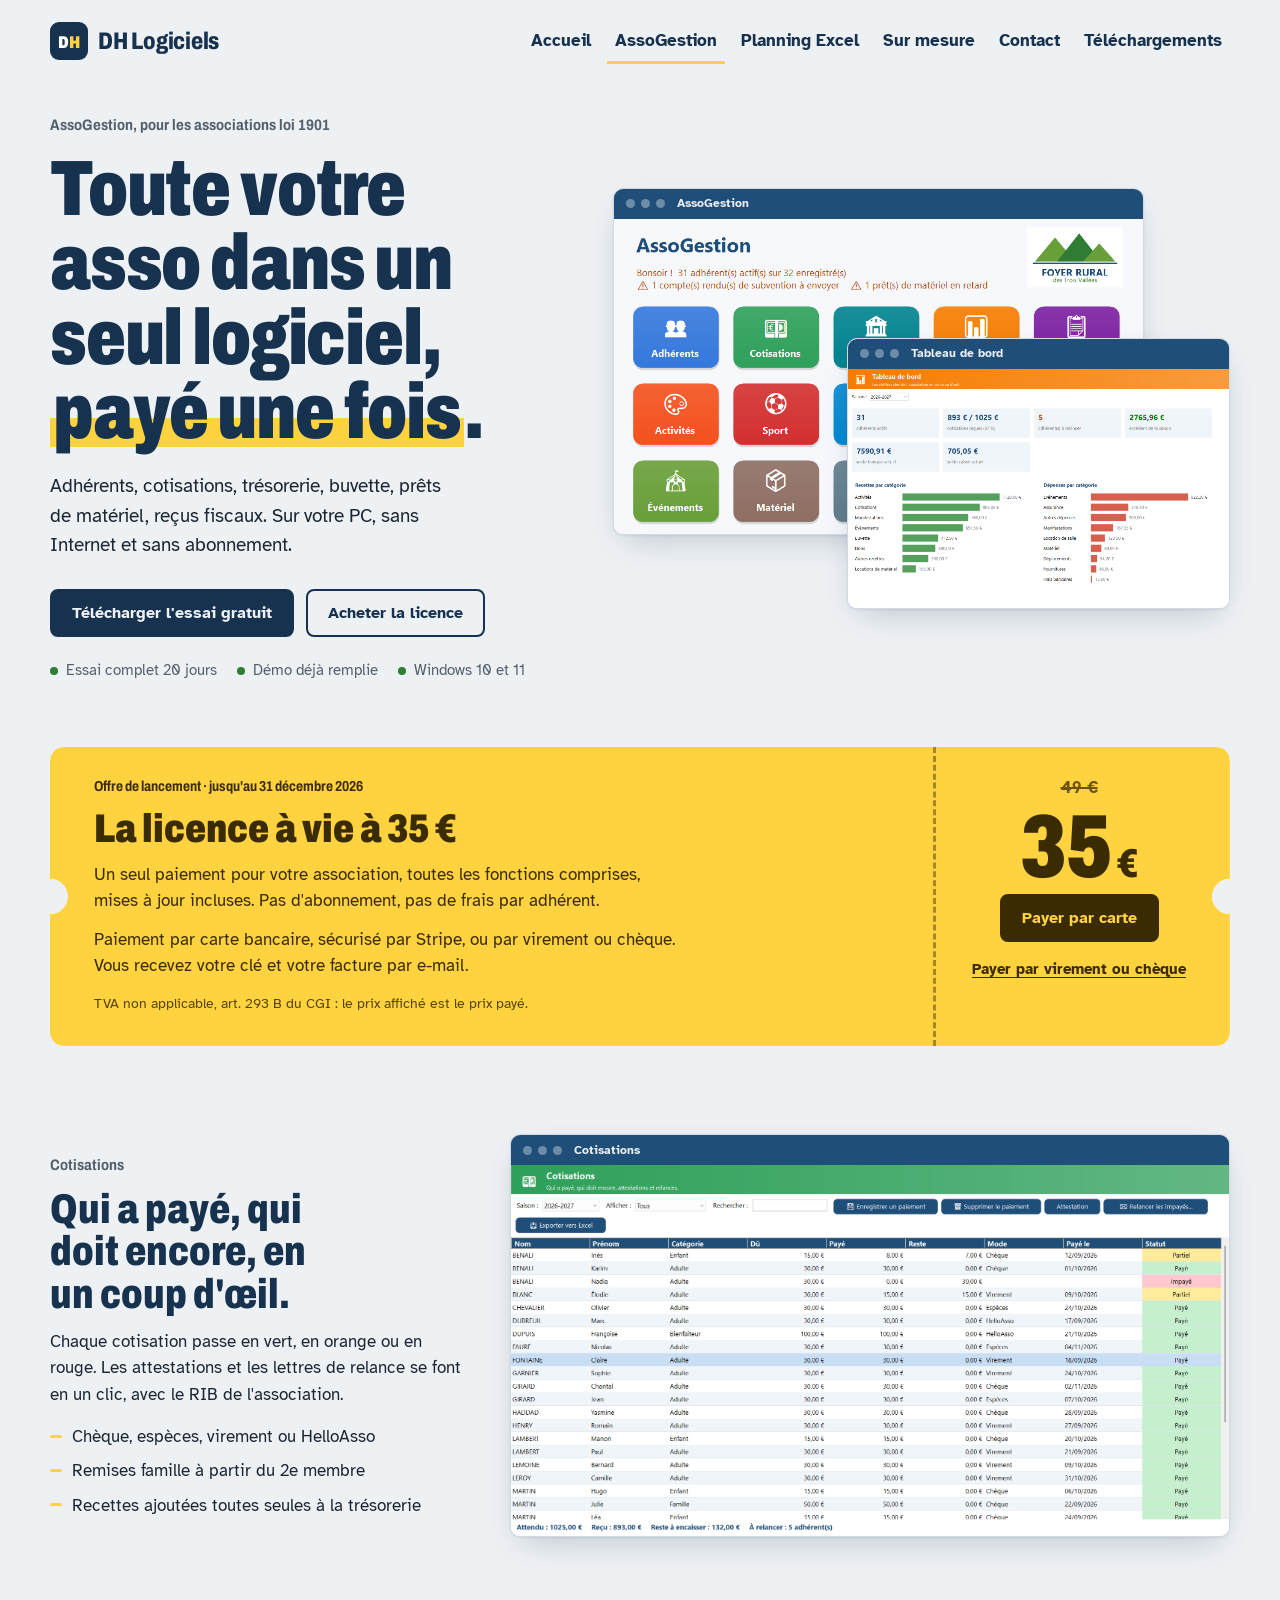
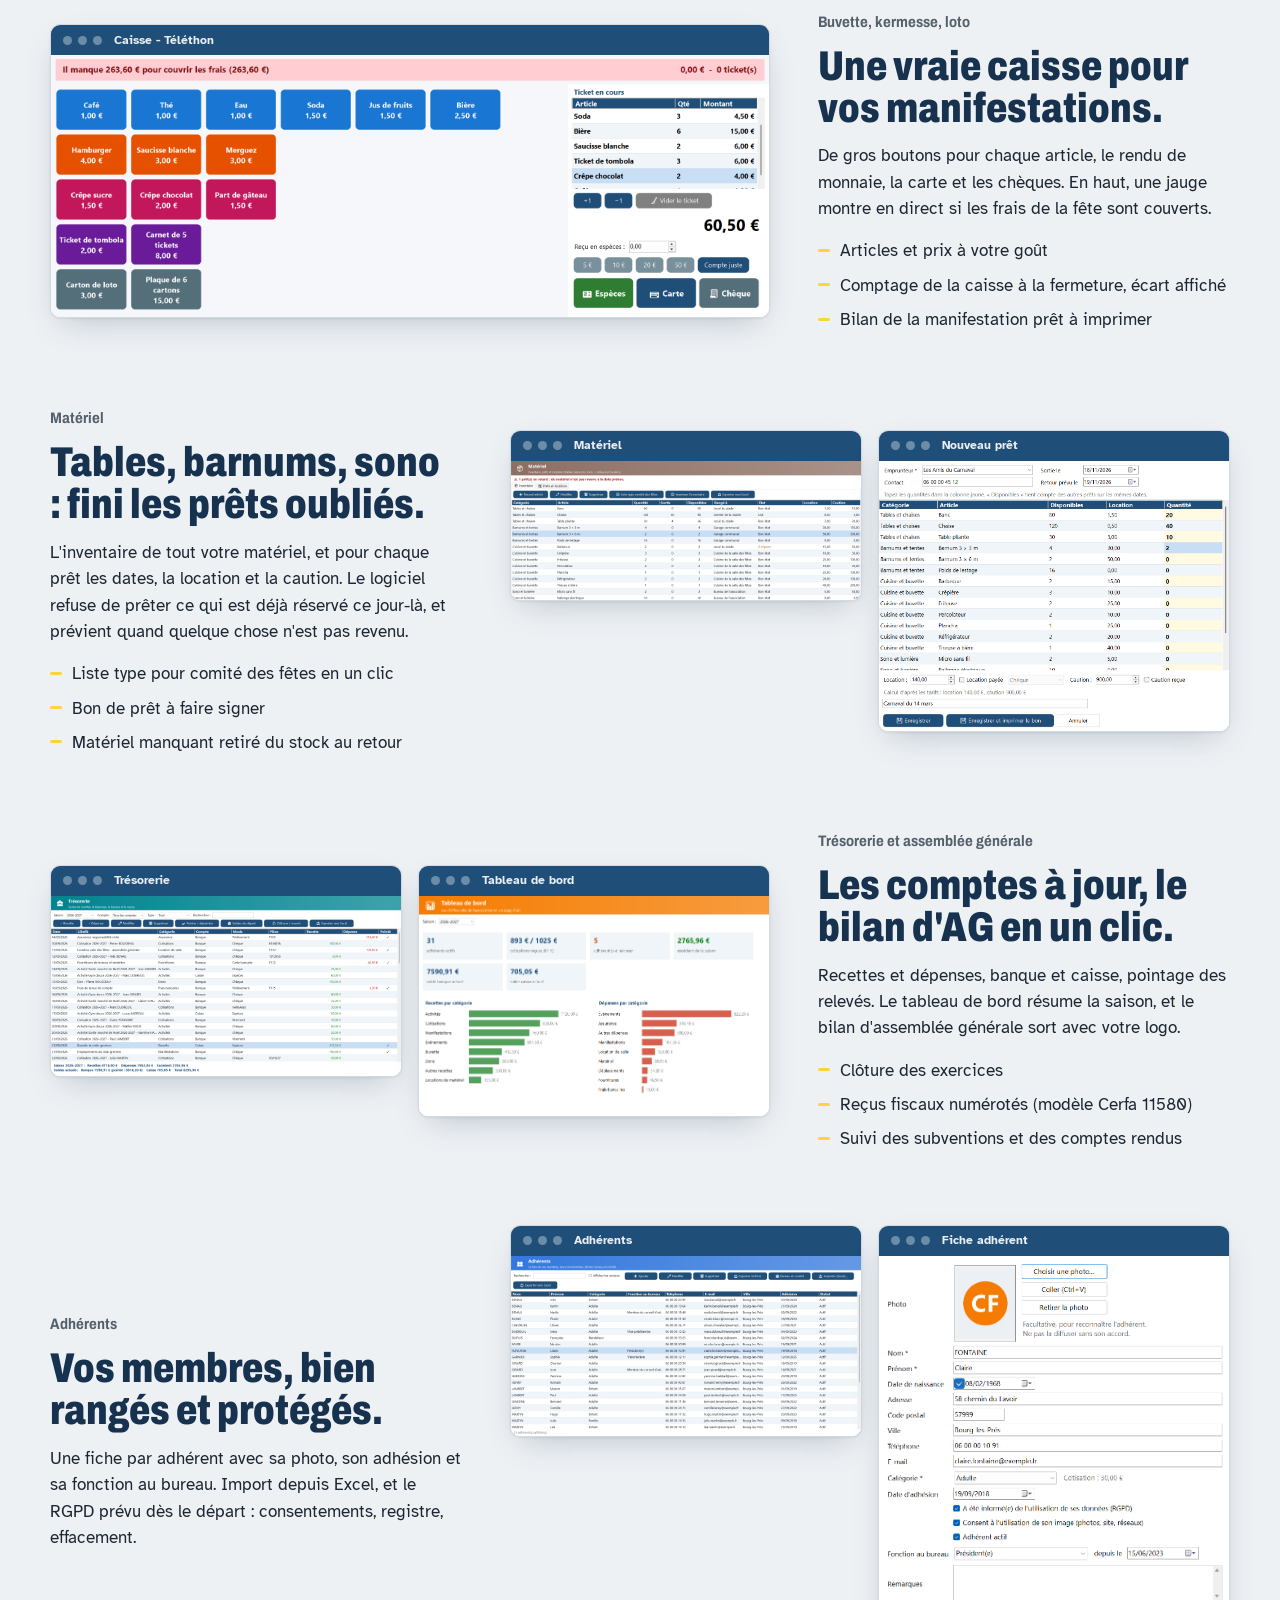
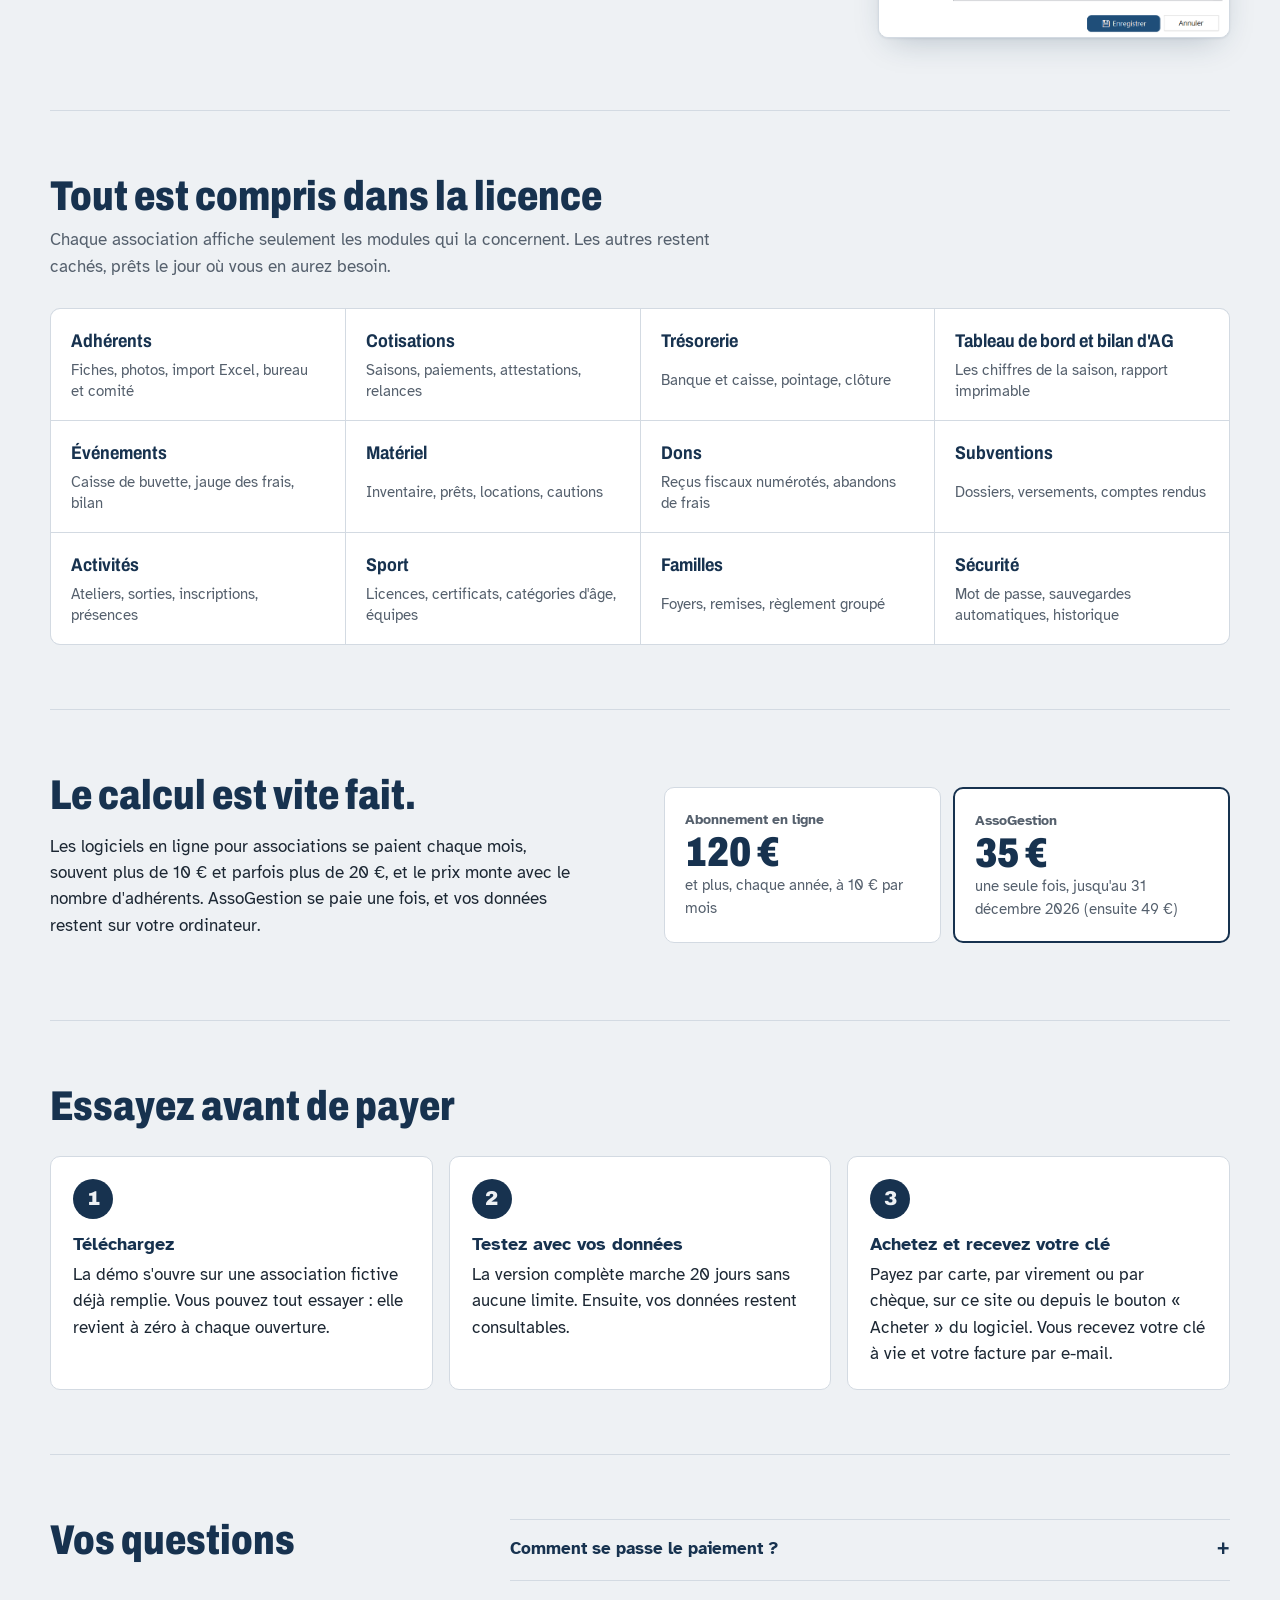
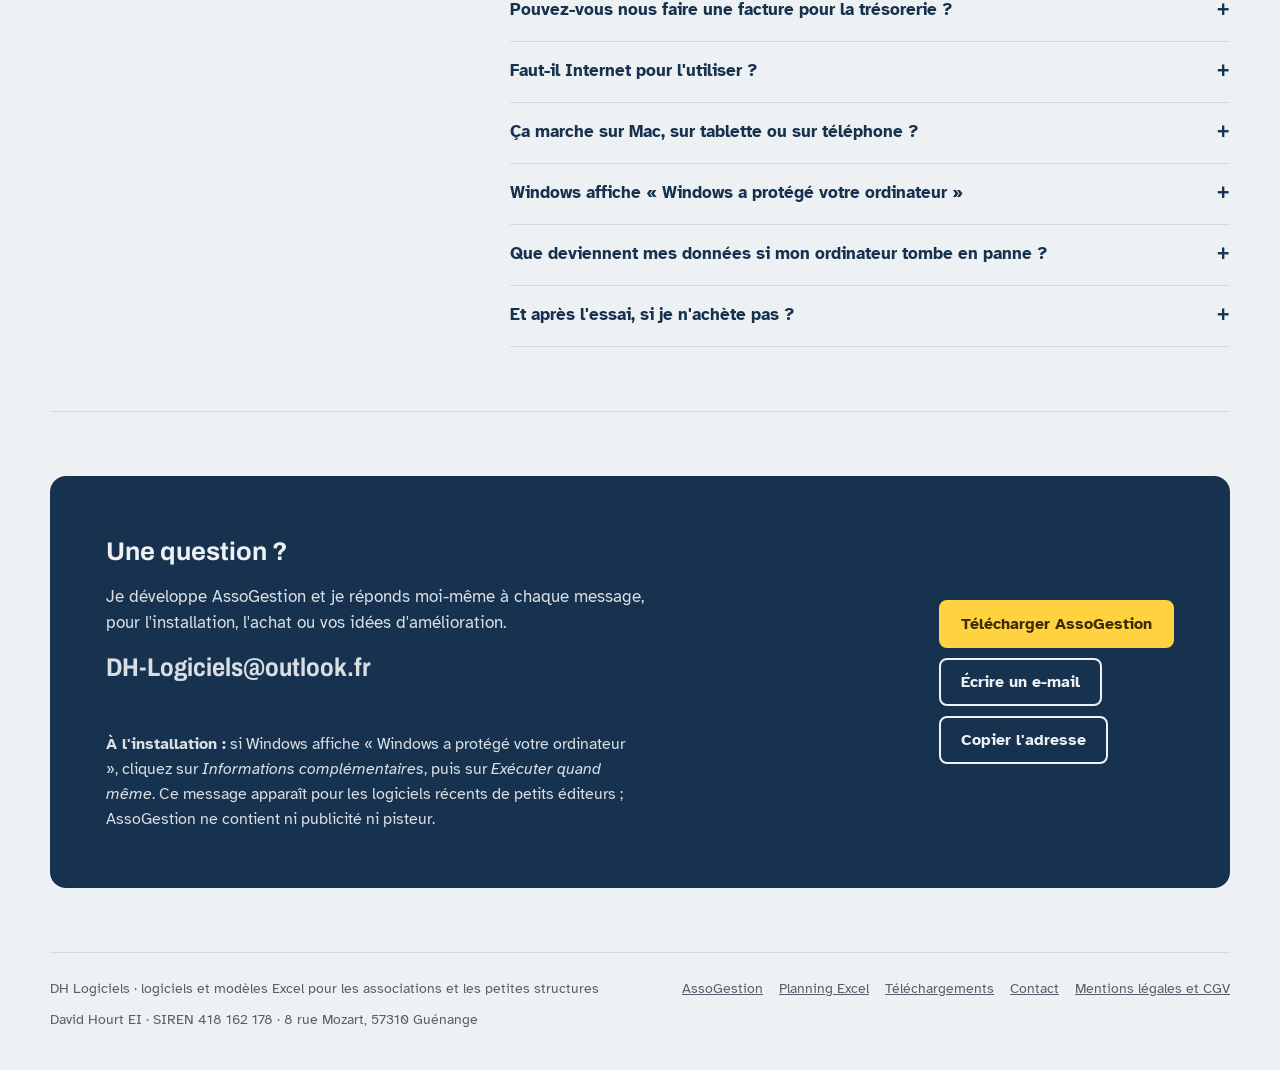
==== assogestion/index.html @ 83e93967 "Refonte du site en plusieurs pages : accueil de présentation, AssoGestion, Planning Excel, Télécharg" ====
<!DOCTYPE html>
<html lang="fr">
<head>
<meta charset="utf-8">
<meta name="viewport" content="width=device-width, initial-scale=1">
<title>AssoGestion – le logiciel des associations, payé une fois | DH Logiciels</title>
<meta name="description" content="AssoGestion : adhérents, cotisations, trésorerie, buvette, prêts de matériel, reçus fiscaux. Sur votre PC Windows, sans Internet et sans abonnement. Essai gratuit 20 jours.">
<link rel="canonical" href="https://dh-logiciels.com/assogestion/">
<meta property="og:type" content="website">
<meta property="og:title" content="AssoGestion – le logiciel des associations, payé une fois | DH Logiciels">
<meta property="og:description" content="AssoGestion : adhérents, cotisations, trésorerie, buvette, prêts de matériel, reçus fiscaux. Sur votre PC Windows, sans Internet et sans abonnement. Essai gratuit 20 jours.">
<meta property="og:url" content="https://dh-logiciels.com/assogestion/">
<meta property="og:image" content="https://dh-logiciels.com/img/accueil.png">
<link rel="preconnect" href="https://fonts.googleapis.com">
<link rel="preconnect" href="https://fonts.gstatic.com" crossorigin>
<link href="https://fonts.googleapis.com/css2?family=Archivo:wdth,wght@75..100,500..900&family=Atkinson+Hyperlegible:ital,wght@0,400;0,700;1,400&display=swap" rel="stylesheet">
<link rel="stylesheet" href="/style.css">
</head>
<body>
<header class="cadre entete">
  <a class="marque" href="/" aria-label="DH Logiciels, accueil">
    <svg width="38" height="38" viewBox="0 0 38 38" aria-hidden="true"><rect width="38" height="38" rx="9" fill="#17324f"/><text x="19" y="25.5" text-anchor="middle" font-family="Archivo, Arial Narrow, sans-serif" font-weight="900" font-size="17" fill="#fff">D<tspan fill="#ffd23f">H</tspan></text></svg>
    DH Logiciels
  </a>
  <nav aria-label="Menu">
    <a class="lien" href="/">Accueil</a>
    <a class="lien" href="/assogestion/" aria-current="page">AssoGestion</a>
    <a class="lien" href="/planning-horaire-gratuit/">Planning Excel</a>
    <a class="lien" href="/#sur-mesure">Sur mesure</a>
    <a class="lien" href="/#contact">Contact</a>
    <a class="lien" href="/telechargements/">Téléchargements</a>
  </nav>
</header>

<main id="haut">
  <section class="cadre ouverture">
    <div>
      <p class="surtitre">AssoGestion, pour les associations loi 1901</p>
      <h1>Toute votre asso dans un seul logiciel, <mark>payé une fois</mark>.</h1>
      <p class="chapeau">Adhérents, cotisations, trésorerie, buvette, prêts de matériel, reçus fiscaux. Sur votre PC, sans Internet et sans abonnement.</p>
      <div class="actions">
        <a class="bouton plein" href="https://github.com/David57310/AssoGestion/releases/download/v1.1/Installer-AssoGestion-V1.1.exe">Télécharger l'essai gratuit</a>
        <a class="bouton" href="#acheter">Acheter la licence</a>
      </div>
      <p class="sur-mobile">Vous êtes sur téléphone ? AssoGestion s'installe sur un ordinateur Windows. <a href="mailto:?subject=AssoGestion%20-%20logiciel%20pour%20l'association&amp;body=Lien%20de%20t%C3%A9l%C3%A9chargement%20%C3%A0%20ouvrir%20sur%20le%20PC%20%3A%20https%3A%2F%2Fgithub.com%2FDavid57310%2FAssoGestion%2Freleases%2Fdownload%2Fv1.1%2FInstaller-AssoGestion-V1.1.exe">Envoyez-vous le lien par e-mail</a> pour le télécharger plus tard sur votre PC.</p>
      <ul class="garanties">
        <li>Essai complet 20 jours</li>
        <li>Démo déjà remplie</li>
        <li>Windows 10 et 11</li>
      </ul>
    </div>
    <div class="vitrine">
      <figure class="fenetre principale">
        <div class="barre"><i></i><i></i><i></i><span>AssoGestion</span></div>
        <img src="/img/accueil.png" width="982" height="585" alt="Écran d'accueil d'AssoGestion : tuiles Adhérents, Cotisations, Trésorerie, Tableau de bord, Bilan AG, Activités, Sport, Familles, Dons, Subventions, Événements, Matériel et Paramètres.">
      </figure>
      <figure class="fenetre secondaire">
        <div class="barre"><i></i><i></i><i></i><span>Tableau de bord</span></div>
        <img src="/img/tableau.png" width="1482" height="931" alt="Tableau de bord : 31 adhérents actifs, cotisations reçues, soldes banque et caisse, recettes et dépenses par catégorie.">
      </figure>
    </div>
  </section>

  <section class="cadre offre" id="acheter" aria-label="Acheter la licence">
    <div class="ticket">
      <div class="corps">
        <span class="numero" id="offre-titre">Offre de lancement · jusqu'au 31 décembre 2026</span>
        <h2 id="offre-h2">La licence à vie à 35 €</h2>
        <p>Un seul paiement pour votre association, toutes les fonctions comprises, mises à jour incluses. Pas d'abonnement, pas de frais par adhérent.</p>
        <p>Paiement par carte bancaire, sécurisé par Stripe, ou par virement ou chèque. Vous recevez votre clé et votre facture par e-mail.</p>
        <p class="mention">TVA non applicable, art. 293 B du CGI : le prix affiché est le prix payé.</p>
      </div>
      <div class="talon">
        <span class="barre-prix" id="prix-barre">49 €</span>
        <span class="prix" id="prix-actuel">35<small> €</small></span>
        <button class="bouton fonce" type="button" id="bouton-achat">Payer par carte</button>
        <button class="choix-autre" type="button" id="bouton-virement" aria-controls="commande" aria-expanded="false">Payer par virement ou chèque</button>
        <p class="etat-achat" id="etat-achat" role="status"></p>
      </div>
    </div>

    <div class="commande" id="commande" hidden>
      <h3>Commander par virement ou chèque</h3>
      <p class="aide">Remplissez ces informations : elles servent à fabriquer votre clé et à établir la facture. Un e-mail prêt à envoyer s'ouvre ensuite ; vous recevez en réponse les modalités de paiement (RIB ou adresse d'envoi du chèque), puis votre clé et votre facture dès réception du règlement.</p>
      <form class="formulaire" id="form-commande" novalidate>
        <label class="large">Nom exact de l'association * <span>écrit comme dans vos statuts : ce sera le nom de la licence</span>
          <input id="c-nom" autocomplete="organization" required></label>
        <label class="large">Adresse complète *
          <textarea id="c-adresse" autocomplete="street-address" required></textarea></label>
        <label>Nom du contact *
          <input id="c-contact" autocomplete="name" required></label>
        <label>Fonction <span>facultatif</span>
          <input id="c-fonction" placeholder="ex. : président(e), trésorier(ère)"></label>
        <label>E-mail *
          <input id="c-email" type="email" autocomplete="email" required></label>
        <label>Téléphone <span>facultatif</span>
          <input id="c-tel" type="tel" autocomplete="tel"></label>
        <label>N° RNA ou SIRET <span>facultatif</span>
          <input id="c-rna" placeholder="W571234567 ou n° SIRET"></label>
        <label>Paiement souhaité *
          <select id="c-mode"><option>Virement bancaire</option><option>Chèque</option></select></label>
        <div class="large actions-commande">
          <button class="bouton plein" type="submit">Préparer l'e-mail</button>
          <button class="bouton" type="button" id="c-copier">Copier la demande</button>
        </div>
        <p class="large erreur-commande" id="c-message" role="status"></p>
        <pre class="large apercu" id="c-apercu" hidden></pre>
      </form>
    </div>
  </section>

  <section class="cadre fonctions" id="fonctions" aria-label="Ce que fait AssoGestion">
    <article class="fonction">
      <div class="texte">
        <span class="etiquette">Cotisations</span>
        <h2>Qui a payé, qui doit encore, en un coup d'œil.</h2>
        <p>Chaque cotisation passe en vert, en orange ou en rouge. Les attestations et les lettres de relance se font en un clic, avec le RIB de l'association.</p>
        <ul>
          <li>Chèque, espèces, virement ou HelloAsso</li>
          <li>Remises famille à partir du 2e membre</li>
          <li>Recettes ajoutées toutes seules à la trésorerie</li>
        </ul>
      </div>
      <figure class="fenetre">
        <div class="barre"><i></i><i></i><i></i><span>Cotisations</span></div>
        <img src="/img/cotisations.png" width="1920" height="991" loading="lazy" alt="Liste des cotisations de la saison avec les statuts Payé, Partiel et Impayé.">
      </figure>
    </article>

    <article class="fonction">
      <div class="texte">
        <span class="etiquette">Buvette, kermesse, loto</span>
        <h2>Une vraie caisse pour vos manifestations.</h2>
        <p>De gros boutons pour chaque article, le rendu de monnaie, la carte et les chèques. En haut, une jauge montre en direct si les frais de la fête sont couverts.</p>
        <ul>
          <li>Articles et prix à votre goût</li>
          <li>Comptage de la caisse à la fermeture, écart affiché</li>
          <li>Bilan de la manifestation prêt à imprimer</li>
        </ul>
      </div>
      <figure class="fenetre">
        <div class="barre"><i></i><i></i><i></i><span>Caisse - Téléthon</span></div>
        <img src="/img/caisse.png" width="1920" height="700" loading="lazy" alt="Caisse de la buvette : boissons, hamburger, saucisse blanche, merguez, crêpes, tombola, ticket en cours et boutons Espèces, Carte, Chèque.">
      </figure>
    </article>

    <article class="fonction">
      <div class="texte">
        <span class="etiquette">Matériel</span>
        <h2>Tables, barnums, sono : fini les prêts oubliés.</h2>
        <p>L'inventaire de tout votre matériel, et pour chaque prêt les dates, la location et la caution. Le logiciel refuse de prêter ce qui est déjà réservé ce jour-là, et prévient quand quelque chose n'est pas revenu.</p>
        <ul>
          <li>Liste type pour comité des fêtes en un clic</li>
          <li>Bon de prêt à faire signer</li>
          <li>Matériel manquant retiré du stock au retour</li>
        </ul>
      </div>
      <div class="duo">
        <figure class="fenetre">
          <div class="barre"><i></i><i></i><i></i><span>Matériel</span></div>
          <img src="/img/materiel.png" width="1920" height="760" loading="lazy" alt="Inventaire du matériel : bancs, chaises, tables, barnums, friteuse, plancha, avec quantités sorties et disponibles.">
        </figure>
        <figure class="fenetre">
          <div class="barre"><i></i><i></i><i></i><span>Nouveau prêt</span></div>
          <img src="/img/pret.png" width="1107" height="853" loading="lazy" alt="Formulaire de prêt : 20 bancs, 40 chaises, 10 tables et 2 barnums pour Les Amis du Carnaval, location et caution calculées.">
        </figure>
      </div>
    </article>

    <article class="fonction">
      <div class="texte">
        <span class="etiquette">Trésorerie et assemblée générale</span>
        <h2>Les comptes à jour, le bilan d'AG en un clic.</h2>
        <p>Recettes et dépenses, banque et caisse, pointage des relevés. Le tableau de bord résume la saison, et le bilan d'assemblée générale sort avec votre logo.</p>
        <ul>
          <li>Clôture des exercices</li>
          <li>Reçus fiscaux numérotés (modèle Cerfa 11580)</li>
          <li>Suivi des subventions et des comptes rendus</li>
        </ul>
      </div>
      <div class="duo">
        <figure class="fenetre">
          <div class="barre"><i></i><i></i><i></i><span>Trésorerie</span></div>
          <img src="/img/tresorerie.png" width="1920" height="991" loading="lazy" alt="Trésorerie de la saison avec recettes, dépenses, comptes et pointage.">
        </figure>
        <figure class="fenetre">
          <div class="barre"><i></i><i></i><i></i><span>Tableau de bord</span></div>
          <img src="/img/tableau.png" width="1482" height="931" loading="lazy" alt="Tableau de bord : adhérents actifs, cotisations reçues, soldes, recettes et dépenses par catégorie.">
        </figure>
      </div>
    </article>

    <article class="fonction">
      <div class="texte">
        <span class="etiquette">Adhérents</span>
        <h2>Vos membres, bien rangés et protégés.</h2>
        <p>Une fiche par adhérent avec sa photo, son adhésion et sa fonction au bureau. Import depuis Excel, et le RGPD prévu dès le départ : consentements, registre, effacement.</p>
      </div>
      <div class="duo">
        <figure class="fenetre">
          <div class="barre"><i></i><i></i><i></i><span>Adhérents</span></div>
          <img src="/img/adherents.png" width="1920" height="991" loading="lazy" alt="Liste des adhérents avec catégorie, fonction au bureau, téléphone, e-mail et ville.">
        </figure>
        <figure class="fenetre">
          <div class="barre"><i></i><i></i><i></i><span>Fiche adhérent</span></div>
          <img src="/img/fiche.png" width="857" height="933" loading="lazy" alt="Fiche d'une adhérente avec photo, coordonnées, catégorie, consentements et fonction de présidente.">
        </figure>
      </div>
    </article>
  </section>

  <section class="cadre bloc" aria-labelledby="titre-compris">
    <h2 class="section-titre" id="titre-compris">Tout est compris dans la licence</h2>
    <p class="intro">Chaque association affiche seulement les modules qui la concernent. Les autres restent cachés, prêts le jour où vous en aurez besoin.</p>
    <div class="modules">
      <div class="module"><b>Adhérents</b><span>Fiches, photos, import Excel, bureau et comité</span></div>
      <div class="module"><b>Cotisations</b><span>Saisons, paiements, attestations, relances</span></div>
      <div class="module"><b>Trésorerie</b><span>Banque et caisse, pointage, clôture</span></div>
      <div class="module"><b>Tableau de bord et bilan d'AG</b><span>Les chiffres de la saison, rapport imprimable</span></div>
      <div class="module"><b>Événements</b><span>Caisse de buvette, jauge des frais, bilan</span></div>
      <div class="module"><b>Matériel</b><span>Inventaire, prêts, locations, cautions</span></div>
      <div class="module"><b>Dons</b><span>Reçus fiscaux numérotés, abandons de frais</span></div>
      <div class="module"><b>Subventions</b><span>Dossiers, versements, comptes rendus</span></div>
      <div class="module"><b>Activités</b><span>Ateliers, sorties, inscriptions, présences</span></div>
      <div class="module"><b>Sport</b><span>Licences, certificats, catégories d'âge, équipes</span></div>
      <div class="module"><b>Familles</b><span>Foyers, remises, règlement groupé</span></div>
      <div class="module"><b>Sécurité</b><span>Mot de passe, sauvegardes automatiques, historique</span></div>
    </div>
  </section>

  <section class="cadre bloc calcul" aria-labelledby="titre-calcul">
    <div>
      <h2 class="section-titre" id="titre-calcul">Le calcul est vite fait.</h2>
      <p>Les logiciels en ligne pour associations se paient chaque mois, souvent plus de 10 € et parfois plus de 20 €, et le prix monte avec le nombre d'adhérents. AssoGestion se paie une fois, et vos données restent sur votre ordinateur.</p>
    </div>
    <div class="colonnes">
      <div class="colonne">
        <div class="qui">Abonnement en ligne</div>
        <div class="montant">120 €</div>
        <div class="detail">et plus, chaque année, à 10 € par mois</div>
      </div>
      <div class="colonne nous">
        <div class="qui">AssoGestion</div>
        <div class="montant" id="calcul-montant">35 €</div>
        <div class="detail" id="calcul-detail">une seule fois, jusqu'au 31 décembre 2026 (ensuite 49 €)</div>
      </div>
    </div>
  </section>

  <section class="cadre bloc etapes" aria-labelledby="titre-etapes">
    <h2 class="section-titre" id="titre-etapes">Essayez avant de payer</h2>
    <ol>
      <li><b>Téléchargez</b>La démo s'ouvre sur une association fictive déjà remplie. Vous pouvez tout essayer : elle revient à zéro à chaque ouverture.</li>
      <li><b>Testez avec vos données</b>La version complète marche 20 jours sans aucune limite. Ensuite, vos données restent consultables.</li>
      <li><b>Achetez et recevez votre clé</b>Payez par carte, par virement ou par chèque, sur ce site ou depuis le bouton « Acheter » du logiciel. Vous recevez votre clé à vie et votre facture par e-mail.</li>
    </ol>
  </section>

  <section class="cadre bloc deux" aria-labelledby="titre-questions">
    <h2 class="section-titre" id="titre-questions">Vos questions</h2>
    <div>
      <details>
        <summary>Comment se passe le paiement ?</summary>
        <p>Par carte bancaire, sur une page de paiement sécurisée Stripe (Apple Pay et Google Pay acceptés). Indiquez le nom exact de l'association et son adresse : ils figureront sur la facture. Votre clé arrive par e-mail sous 48 heures ouvrées, souvent bien avant.</p>
        <p>Vous préférez payer par virement ou par chèque ? Cliquez sur « Payer par virement ou chèque » sous le prix, ou dans le logiciel sur « Acheter » puis « Commander par e-mail ». Vous recevez les modalités de paiement, puis votre clé et votre facture dès réception du règlement.</p>
      </details>
      <details>
        <summary>Pouvez-vous nous faire une facture pour la trésorerie ?</summary>
        <p>Oui, chaque achat donne lieu à une facture au nom de l'association, envoyée par e-mail. TVA non applicable, art. 293 B du CGI.</p>
      </details>
      <details>
        <summary>Faut-il Internet pour l'utiliser ?</summary>
        <p>Non. Le logiciel et vos données sont sur votre PC. Internet sert seulement à le télécharger et à envoyer un e-mail de relance si vous le souhaitez.</p>
      </details>
      <details>
        <summary>Ça marche sur Mac, sur tablette ou sur téléphone ?</summary>
        <p>AssoGestion fonctionne sur les PC et les tablettes sous Windows 10 ou 11. Il ne fonctionne pas sur Mac, iPad ni Android.</p>
      </details>
      <details>
        <summary>Windows affiche « Windows a protégé votre ordinateur »</summary>
        <p>C'est normal pour un logiciel tout nouveau. Cliquez sur « Informations complémentaires », puis sur « Exécuter quand même ».</p>
      </details>
      <details>
        <summary>Que deviennent mes données si mon ordinateur tombe en panne ?</summary>
        <p>AssoGestion fait une sauvegarde automatique à chaque fermeture et vous rappelle de faire régulièrement une copie sur une clé USB. Vous la restaurez sur un autre PC en deux clics.</p>
      </details>
      <details>
        <summary>Et après l'essai, si je n'achète pas ?</summary>
        <p>Rien n'est perdu : vous pouvez toujours consulter, imprimer, exporter et sauvegarder vos données. Seules les modifications sont bloquées.</p>
      </details>
    </div>
  </section>

  <section class="cadre bloc contact" id="contact" aria-labelledby="titre-contact">
    <div class="boite">
      <div>
        <h2 id="titre-contact">Une question ?</h2>
        <p>Je développe AssoGestion et je réponds moi-même à chaque message, pour l'installation, l'achat ou vos idées d'amélioration.</p>
        <p class="adresse" id="adresse">DH-Logiciels@outlook.fr</p>
        <p class="copie" id="message-copie" role="status"></p>
        <p class="aide-install"><strong>À l'installation :</strong> si Windows affiche « Windows a protégé votre ordinateur », cliquez sur <em>Informations complémentaires</em>, puis sur <em>Exécuter quand même</em>. Ce message apparaît pour les logiciels récents de petits éditeurs ; AssoGestion ne contient ni publicité ni pisteur.</p>
      </div>
      <div class="liens">
        <a class="bouton jaune" href="https://github.com/David57310/AssoGestion/releases/download/v1.1/Installer-AssoGestion-V1.1.exe">Télécharger AssoGestion</a>
        <a class="bouton" href="mailto:DH-Logiciels@outlook.fr?subject=AssoGestion">Écrire un e-mail</a>
        <button class="bouton" type="button" id="copier">Copier l'adresse</button>
      </div>
    </div>
  </section>
</main>

<footer class="cadre">
  <span>DH Logiciels · logiciels et modèles Excel pour les associations et les petites structures</span>
  <nav aria-label="Pied de page"><a href="/assogestion/">AssoGestion</a><a href="/planning-horaire-gratuit/">Planning Excel</a><a href="/telechargements/">Téléchargements</a><a href="/#contact">Contact</a><a href="/mentions-legales/">Mentions légales et CGV</a></nav>
  <span>David Hourt EI · SIREN 418 162 178 · 8 rue Mozart, 57310 Guénange</span>
</footer>

<script>
{
  // Liens de paiement Stripe : offre de lancement (35 €) jusqu'au 31/12/2026, puis tarif normal (49 €)
  const LIEN_LANCEMENT = "https://buy.stripe.com/14AaEWanD5I57HPfwBaMU00";
  const LIEN_NORMAL = "https://buy.stripe.com/28E6oGdzPeeB3rzckpaMU01";
  const FIN_OFFRE = new Date("2027-01-01T00:00:00+01:00");
  const offreFinie = new Date() >= FIN_OFFRE;
  const LIEN_STRIPE = offreFinie ? LIEN_NORMAL : LIEN_LANCEMENT;

  if (offreFinie) {
    const mettre = (id, html) => { const el = document.getElementById(id); if (el) el.innerHTML = html; };
    mettre("offre-titre", "Licence à vie · paiement unique");
    mettre("offre-h2", "La licence à vie à 49 €");
    const barre = document.getElementById("prix-barre"); if (barre) barre.style.display = "none";
    mettre("prix-actuel", "49<small> €</small>");
    mettre("calcul-montant", "49 €");
    mettre("calcul-detail", "une seule fois, pour toujours");
  }

  const boutonAchat = document.getElementById("bouton-achat");
  const etatAchat = document.getElementById("etat-achat");
  boutonAchat.addEventListener("click", () => {
    if (LIEN_STRIPE) {
      const lien = document.createElement("a");
      lien.href = LIEN_STRIPE;
      lien.target = "_blank";
      lien.rel = "noopener";
      document.body.appendChild(lien);
      lien.click();
      lien.remove();
      etatAchat.textContent = "La page de paiement s'ouvre dans un nouvel onglet.";
    } else {
      etatAchat.textContent = "Le paiement en ligne arrive très bientôt. En attendant, écrivez à DH-Logiciels@outlook.fr pour commander.";
    }
  });

  // ---- Commande par virement ou chèque : même format d'e-mail que le logiciel (lu par AssoGestion Admin) ----
  const EMAIL = "DH-Logiciels@outlook.fr";
  const zoneCommande = document.getElementById("commande");
  const boutonVirement = document.getElementById("bouton-virement");
  const msgCommande = document.getElementById("c-message");
  const apercu = document.getElementById("c-apercu");
  const val = id => document.getElementById(id).value.trim();
  const prixDetail = () => offreFinie ? "49 €" : "35 € (offre de lancement jusqu'au 31/12/2026, au lieu de 49 €)";

  boutonVirement.addEventListener("click", () => {
    zoneCommande.hidden = false;
    boutonVirement.setAttribute("aria-expanded", "true");
    zoneCommande.scrollIntoView({ behavior: "smooth", block: "start" });
    setTimeout(() => document.getElementById("c-nom").focus({ preventScroll: true }), 400);
  });

  function verifier() {
    const manque = !val("c-nom") ? "le nom exact de l'association"
      : !val("c-adresse") ? "l'adresse complète"
      : !val("c-contact") ? "le nom du contact"
      : !/^[^@\s]+@[^@\s]+\.[^@\s]+$/.test(val("c-email")) ? "une adresse e-mail valide" : "";
    msgCommande.textContent = manque ? "Indiquez " + manque + "." : "";
    return !manque;
  }
  function sujet() { return "Achat licence AssoGestion - " + val("c-nom"); }
  function corps() {
    const n = "\n";
    const adresse = val("c-adresse").split(/\r?\n/).map(l => l.trim()).filter(Boolean).join(", ");
    const fonction = val("c-fonction");
    return "Bonjour," + n + n +
      "Je souhaite acheter la licence à vie d'AssoGestion (" + prixDetail() + ")." + n + n +
      "=== Informations pour la licence et la facture ===" + n +
      "Nom exact de l'association : " + val("c-nom") + n +
      "Adresse : " + adresse + n +
      "Contact : " + val("c-contact") + (fonction ? " (" + fonction + ")" : "") + n +
      "E-mail : " + val("c-email") + n +
      (val("c-tel") ? "Téléphone : " + val("c-tel") + n : "") +
      (val("c-rna") ? "N° RNA / SIRET : " + val("c-rna") + n : "") +
      "Paiement souhaité : " + val("c-mode") + n +
      "Commande passée depuis le site dh-logiciels.com" + n +
      "==================================================" + n + n +
      "Merci de m'indiquer les modalités de paiement." + n + n +
      val("c-contact");
  }
  function montrerApercu() {
    apercu.textContent = "À : " + EMAIL + "\nObjet : " + sujet() + "\n\n" + corps();
    apercu.hidden = false;
  }

  document.getElementById("form-commande").addEventListener("submit", e => {
    e.preventDefault();
    if (!verifier()) return;
    const lien = document.createElement("a");
    lien.href = "mailto:" + EMAIL + "?subject=" + encodeURIComponent(sujet()) + "&body=" + encodeURIComponent(corps());
    document.body.appendChild(lien);
    lien.click();
    lien.remove();
    msgCommande.textContent = "";
    montrerApercu();
    msgCommande.textContent = "Votre messagerie devrait s'ouvrir avec l'e-mail prêt à envoyer. Sinon, cliquez sur « Copier la demande » et collez-la dans un e-mail à " + EMAIL + ".";
  });

  document.getElementById("c-copier").addEventListener("click", async () => {
    if (!verifier()) return;
    montrerApercu();
    try {
      await navigator.clipboard.writeText(apercu.textContent);
      msgCommande.textContent = "Demande copiée : collez-la dans un e-mail à " + EMAIL + ".";
    } catch (err) {
      msgCommande.textContent = "Copie impossible ici : sélectionnez le texte ci-dessous et envoyez-le à " + EMAIL + ".";
    }
  });

  document.getElementById("copier").addEventListener("click", async () => {
    const zone = document.getElementById("message-copie");
    try {
      await navigator.clipboard.writeText("DH-Logiciels@outlook.fr");
      zone.textContent = "Adresse copiée.";
    } catch (e) {
      zone.textContent = "Copie impossible ici : sélectionnez l'adresse ci-dessus.";
    }
  });
}
</script>
</body>
</html>
---- style.css ----
/* VOICE : affiche d'association, directe et chaleureuse, signée par un petit éditeur local.
   IDEA : l'affiche du comité des fêtes, avec le prix traité comme un ticket de tombola.
   PICTURE : captures du vrai logiciel dans des fenêtres Windows, en alternance.
   COLOUR and TYPE : encre bleu ardoise sur papier gris froid, accent jaune ticket ; Archivo condensé + Atkinson Hyperlegible.
   LAYOUT : site complet de DH Logiciels : en-tête, AssoGestion, achat, sur mesure, contact, mentions légales. */
:root {
  --papier: #eef1f4; --carte: #ffffff; --encre: #17324f; --texte: #1c2733; --doux: #55606d;
  --ligne: #d3dae2; --signal: #ffd23f; --signal-encre: #3a2c00; --ok: #2e7d32;
  --affiche: "Archivo", "Arial Narrow", "Roboto Condensed", sans-serif;
  --lecture: "Atkinson Hyperlegible", "Segoe UI", system-ui, sans-serif;
  --rayon: 10px;
  --ombre: 0 1px 2px rgba(23, 50, 79, .08), 0 12px 32px -12px rgba(23, 50, 79, .28);
  color-scheme: light;
}
@media (prefers-color-scheme: dark) {
  :root:not([data-theme="light"]) {
    --papier: #0f1822; --carte: #16222f; --encre: #e8eef5; --texte: #dde4ec; --doux: #9aa7b5;
    --ligne: #2a3a4b; --signal: #ffd23f; --signal-encre: #2a2000; --ok: #66bb6a;
    --ombre: 0 1px 2px rgba(0, 0, 0, .3), 0 16px 40px -14px rgba(0, 0, 0, .7); color-scheme: dark;
  }
}
:root[data-theme="dark"] {
  --papier: #0f1822; --carte: #16222f; --encre: #e8eef5; --texte: #dde4ec; --doux: #9aa7b5;
  --ligne: #2a3a4b; --signal: #ffd23f; --signal-encre: #2a2000; --ok: #66bb6a;
  --ombre: 0 1px 2px rgba(0, 0, 0, .3), 0 16px 40px -14px rgba(0, 0, 0, .7); color-scheme: dark;
}
* { box-sizing: border-box; min-width: 0; }
html { -webkit-text-size-adjust: 100%; scroll-padding-top: 24px; }
body { margin: 0; background: var(--papier); color: var(--texte); font-family: var(--lecture); font-size: 1.0625rem; line-height: 1.55; overflow-x: clip; }
img { max-width: 100%; height: auto; display: block; }
a { color: inherit; }
:focus-visible { outline: 3px solid var(--signal); outline-offset: 3px; border-radius: 4px; }
.cadre { width: min(1180px, 100% - 32px); margin-inline: auto; }

/* En-tête */
.entete { display: flex; align-items: center; justify-content: space-between; gap: 16px; padding-block: 18px; flex-wrap: wrap; }
.marque { font-family: var(--affiche); font-stretch: 80%; font-weight: 800; font-size: 1.5rem; letter-spacing: -.01em; color: var(--encre); text-decoration: none; display: flex; align-items: center; gap: 10px; }
.marque svg { flex: none; }
.entete nav { display: flex; gap: 8px; flex-wrap: wrap; align-items: center; }
.entete nav .lien { text-decoration: none; font-weight: 700; color: var(--encre); padding: 10px 8px; }
.entete nav .lien:hover { text-decoration: underline; }

.bouton { display: inline-flex; align-items: center; justify-content: center; gap: 8px; font: 700 1rem/1 var(--lecture); padding: 14px 20px; min-height: 44px; border-radius: 8px; text-decoration: none; border: 2px solid var(--encre); color: var(--encre); background: transparent; transition: transform .15s ease; cursor: pointer; }
.bouton:hover { transform: translateY(-1px); }
.bouton.plein { background: var(--encre); color: var(--papier); }
.bouton.jaune { background: var(--signal); border-color: var(--signal); color: var(--signal-encre); }
.bouton.fonce { background: var(--signal-encre); border-color: var(--signal-encre); color: var(--signal); }
.bouton.petit { padding: 10px 14px; font-size: .95rem; }

/* Ouverture */
.ouverture { display: grid; grid-template-columns: minmax(0, 5fr) minmax(0, 6fr); gap: 48px; align-items: center; padding-block: 32px 56px; }
.surtitre { font-family: var(--affiche); font-stretch: 85%; font-weight: 700; font-size: .95rem; color: var(--doux); margin: 0 0 14px; }
h1, h2, h3 { font-family: var(--affiche); color: var(--encre); text-wrap: balance; margin: 0; }
h1 { font-stretch: 75%; font-weight: 900; line-height: .95; letter-spacing: -.015em; font-size: clamp(2.6rem, 6.2vw, 4.9rem); }
h1 mark { background: linear-gradient(transparent 58%, var(--signal) 58%, var(--signal) 92%, transparent 92%); color: inherit; padding-inline: .04em; }
.chapeau { font-size: 1.2rem; max-width: 34ch; margin: 22px 0 28px; }
.actions { display: flex; gap: 12px; flex-wrap: wrap; }
.garanties { display: flex; flex-wrap: wrap; gap: 8px 20px; margin: 22px 0 0; padding: 0; list-style: none; color: var(--doux); font-size: .95rem; }
.garanties li { display: flex; align-items: center; gap: 8px; }
.garanties li::before { content: ""; width: 8px; height: 8px; border-radius: 50%; background: var(--ok); flex: none; }
.vitrine { position: relative; padding-bottom: 12%; }
.fenetre { background: var(--carte); border-radius: var(--rayon); box-shadow: var(--ombre); border: 1px solid var(--ligne); overflow: hidden; margin: 0; }
.fenetre .barre { height: 30px; display: flex; align-items: center; gap: 6px; padding-inline: 12px; background: #1f4e79; color: #fff; font-size: .78rem; font-weight: 700; }
.fenetre .barre i { width: 9px; height: 9px; border-radius: 50%; background: rgba(255,255,255,.35); }
.fenetre .barre span { margin-left: 6px; opacity: .9; }
.vitrine .principale { width: 86%; }
.vitrine .secondaire { position: absolute; right: 0; bottom: 0; width: 62%; animation: glisse .9s cubic-bezier(.2, .7, .2, 1) .2s both; }
@keyframes glisse { from { transform: translate(18px, 18px); } to { transform: none; } }

/* Ticket d'achat */
.offre { padding-block: 8px 64px; }
.ticket { --trou: 18px; display: grid; grid-template-columns: minmax(0, 1fr) auto; align-items: stretch; background: var(--signal); color: var(--signal-encre); border-radius: 14px;
  -webkit-mask: radial-gradient(circle var(--trou) at 0 50%, #0000 98%, #000) left / 51% 100% no-repeat, radial-gradient(circle var(--trou) at 100% 50%, #0000 98%, #000) right / 51% 100% no-repeat;
  mask: radial-gradient(circle var(--trou) at 0 50%, #0000 98%, #000) left / 51% 100% no-repeat, radial-gradient(circle var(--trou) at 100% 50%, #0000 98%, #000) right / 51% 100% no-repeat; }
.ticket .corps { padding: 28px 36px 28px 44px; display: grid; gap: 8px; }
.ticket .talon { padding: 28px 44px 28px 36px; border-left: 3px dashed rgba(58, 44, 0, .45); display: grid; align-content: center; justify-items: center; text-align: center; gap: 6px; }
.ticket .numero { font-family: var(--affiche); font-stretch: 80%; font-weight: 700; font-size: .9rem; }
.ticket h2 { color: var(--signal-encre); font-stretch: 78%; font-weight: 900; font-size: clamp(1.7rem, 3.6vw, 2.5rem); line-height: 1; }
.ticket p { margin: 0; max-width: 54ch; }
.ticket .mention { font-size: .9rem; opacity: .85; }
.prix { font-family: var(--affiche); font-stretch: 75%; font-weight: 900; line-height: .9; font-size: clamp(3.6rem, 8vw, 5.6rem); font-variant-numeric: tabular-nums; white-space: nowrap; }
.prix small { font-size: .45em; }
.barre-prix { text-decoration: line-through; text-decoration-thickness: 2px; opacity: .75; font-weight: 700; }
.etat-achat { font-size: .92rem; min-height: 1.4em; margin: 0; max-width: 24ch; }

/* Commande par virement ou chèque */
.choix-autre { background: none; border: 0; padding: 6px 0; color: var(--signal-encre); font: 700 .95rem/1.3 var(--lecture); text-decoration: underline; text-underline-offset: 3px; cursor: pointer; min-height: 44px; }
.commande { margin-top: 20px; background: var(--carte); border: 1px solid var(--ligne); border-radius: 14px; padding: clamp(20px, 4vw, 36px); }
.commande[hidden] { display: none; }
.commande h3 { font-stretch: 80%; font-weight: 850; font-size: clamp(1.4rem, 2.6vw, 1.9rem); }
.commande .aide { color: var(--doux); margin: 8px 0 20px; max-width: 64ch; }
.formulaire { display: grid; grid-template-columns: minmax(0, 1fr) minmax(0, 1fr); gap: 14px 20px; }
.formulaire .large { grid-column: 1 / -1; }
.formulaire label { display: grid; gap: 6px; font-weight: 700; color: var(--encre); font-size: .95rem; }
.formulaire label span { font-weight: 400; color: var(--doux); }
.formulaire input, .formulaire textarea, .formulaire select { font: 16px/1.4 var(--lecture); padding: 10px 12px; min-height: 44px; border: 1px solid var(--ligne); border-radius: 8px; background: var(--papier); color: var(--texte); width: 100%; }
.formulaire textarea { min-height: 76px; resize: vertical; }
.formulaire .actions-commande { display: flex; flex-wrap: wrap; gap: 10px; align-items: center; }
.erreur-commande { color: #b3261e; font-weight: 700; min-height: 1.4em; margin: 0; }
.apercu { white-space: pre-wrap; background: var(--papier); border: 1px solid var(--ligne); border-radius: 8px; padding: 14px; font-size: .92rem; margin: 0; }
.apercu[hidden] { display: none; }
@media (max-width: 600px) { .formulaire { grid-template-columns: minmax(0, 1fr); } }

/* Fonctions */
.fonctions { display: grid; gap: 72px; padding-block: 24px 72px; }
.fonction { display: grid; grid-template-columns: minmax(0, 4fr) minmax(0, 7fr); gap: 48px; align-items: center; }
.fonction:nth-child(even) { grid-template-columns: minmax(0, 7fr) minmax(0, 4fr); }
.fonction:nth-child(even) .texte { order: 2; }
.texte .etiquette { display: inline-block; font-family: var(--affiche); font-stretch: 85%; font-weight: 700; font-size: .95rem; color: var(--doux); margin-bottom: 10px; }
.texte h2, .section-titre { font-stretch: 78%; font-weight: 850; font-size: clamp(1.8rem, 3.4vw, 2.6rem); line-height: 1.02; }
.texte p { margin: 14px 0 0; max-width: 46ch; }
.texte ul, .puces { margin: 16px 0 0; padding: 0; list-style: none; display: grid; gap: 8px; }
.texte li, .puces li { padding-left: 22px; position: relative; }
.texte li::before, .puces li::before { content: ""; position: absolute; left: 0; top: .62em; width: 12px; height: 3px; background: var(--signal); border-radius: 2px; }
.duo { display: grid; grid-template-columns: minmax(0, 1fr) minmax(0, 1fr); gap: 16px; align-items: start; }

.bloc { padding-block: 64px; border-top: 1px solid var(--ligne); }
.intro { color: var(--doux); margin: 10px 0 28px; max-width: 60ch; }
.modules { display: grid; grid-template-columns: repeat(auto-fill, minmax(240px, 1fr)); gap: 1px; background: var(--ligne); border: 1px solid var(--ligne); border-radius: var(--rayon); overflow: hidden; }
.module { background: var(--carte); padding: 18px 20px; display: grid; gap: 4px; }
.module b { font-family: var(--affiche); font-stretch: 85%; font-size: 1.15rem; color: var(--encre); }
.module span { color: var(--doux); font-size: .95rem; line-height: 1.4; }

.calcul { display: grid; grid-template-columns: minmax(0, 1fr) minmax(0, 1fr); gap: 48px; }
.calcul p { max-width: 48ch; }
.colonnes { display: grid; grid-template-columns: 1fr 1fr; gap: 12px; align-self: center; }
.colonne { background: var(--carte); border: 1px solid var(--ligne); border-radius: var(--rayon); padding: 20px; }
.colonne.nous { border: 2px solid var(--encre); }
.colonne .qui { font-weight: 700; color: var(--doux); font-size: .9rem; }
.colonne .montant { font-family: var(--affiche); font-stretch: 78%; font-weight: 900; font-size: 2.6rem; color: var(--encre); line-height: 1.05; font-variant-numeric: tabular-nums; white-space: nowrap; }
.colonne .detail { font-size: .92rem; color: var(--doux); }

.etapes ol { list-style: none; margin: 28px 0 0; padding: 0; display: grid; grid-template-columns: repeat(3, minmax(0, 1fr)); gap: 16px; counter-reset: etape; }
.etapes li { counter-increment: etape; background: var(--carte); border: 1px solid var(--ligne); border-radius: var(--rayon); padding: 22px; }
.etapes li::before { content: counter(etape); display: grid; place-items: center; width: 40px; height: 40px; border-radius: 50%; background: var(--encre); color: var(--papier); font-family: var(--affiche); font-weight: 900; font-size: 1.25rem; margin-bottom: 12px; }
.etapes li b { display: block; font-size: 1.1rem; color: var(--encre); margin-bottom: 4px; }

.deux { display: grid; grid-template-columns: minmax(0, 4fr) minmax(0, 7fr); gap: 48px; }
details { border-bottom: 1px solid var(--ligne); padding-block: 16px; }
details:first-of-type { border-top: 1px solid var(--ligne); }
summary { cursor: pointer; font-weight: 700; color: var(--encre); list-style: none; display: flex; justify-content: space-between; gap: 16px; min-height: 28px; }
summary::-webkit-details-marker { display: none; }
summary::after { content: "+"; font-family: var(--affiche); font-size: 1.4rem; line-height: 1; transition: transform .2s ease; }
details[open] summary::after { transform: rotate(45deg); }
details p, details li { max-width: 66ch; }
details p { margin: 10px 0 0; }
details ul { margin: 10px 0 0; padding-left: 20px; }
.a-completer { background: var(--signal); color: var(--signal-encre); padding: 0 .3em; border-radius: 3px; font-weight: 700; }

/* Sur mesure */
.mesure { background: var(--carte); border: 1px solid var(--ligne); border-radius: 16px; padding: clamp(24px, 4vw, 44px); display: grid; grid-template-columns: minmax(0, 1fr) minmax(0, 1fr); gap: 32px; align-items: center; }
.mesure p { max-width: 52ch; }

/* Contact */
.contact .boite { background: var(--encre); color: var(--papier); border-radius: 16px; padding: clamp(28px, 5vw, 56px); display: grid; grid-template-columns: minmax(0, 1fr) auto; gap: 32px; align-items: center; }
.contact h2 { color: var(--papier); }
.contact p { margin: 12px 0 0; max-width: 52ch; opacity: .9; }
.adresse { font-family: var(--affiche); font-stretch: 85%; font-weight: 700; font-size: clamp(1.2rem, 2.4vw, 1.6rem); overflow-wrap: anywhere; }
.contact .liens { display: grid; gap: 10px; justify-items: start; }
.contact .bouton { border-color: var(--papier); color: var(--papier); }
.contact .bouton.jaune { color: var(--signal-encre); border-color: var(--signal); }
.copie { font-size: .9rem; min-height: 1.4em; opacity: .85; }
.aide-install { font-size: .95em; margin-top: 18px; max-width: 46ch; opacity: .9; }
.sur-mobile { display: none; font-size: .95em; margin-top: 14px; }
@media (pointer: coarse) and (max-width: 860px) { .sur-mobile { display: block; } }

footer { padding-block: 24px 40px; color: var(--doux); font-size: .9rem; display: flex; flex-wrap: wrap; gap: 8px 24px; justify-content: space-between; border-top: 1px solid var(--ligne); }
footer a { color: var(--doux); }

@media (max-width: 860px) {
  .ouverture, .fonction, .fonction:nth-child(even), .calcul, .deux, .contact .boite, .mesure { grid-template-columns: minmax(0, 1fr); gap: 28px; }
  .fonction:nth-child(even) .texte { order: 0; }
  .ouverture { padding-top: 8px; }
  .etapes ol { grid-template-columns: minmax(0, 1fr); }
  .fonctions { gap: 56px; }
}
@media (max-width: 600px) {
  .entete nav .lien { display: none; }
  .ticket { grid-template-columns: minmax(0, 1fr); -webkit-mask: none; mask: none; }
  .ticket .corps { padding: 26px 26px 14px; }
  .ticket .talon { border-left: 0; border-top: 3px dashed rgba(58, 44, 0, .45); padding: 16px 26px 26px; justify-items: start; text-align: left; }
  .colonnes, .duo { grid-template-columns: minmax(0, 1fr); }
  .actions .bouton, .ticket .bouton { width: 100%; }
  .vitrine { padding-bottom: 18%; }
}
@media (prefers-reduced-motion: reduce) { *, *::before, *::after { animation: none !important; transition: none !important; } }

/* ===== Ajouts multi-pages ===== */
.entete nav .lien[aria-current="page"] { box-shadow: inset 0 -3px 0 var(--signal); }
.offres { display: grid; grid-template-columns: repeat(3, minmax(0, 1fr)); gap: 20px; padding-block: 8px 64px; }
.offre-carte { background: var(--carte); border: 1px solid var(--ligne); border-radius: 16px; overflow: hidden; display: grid; grid-template-rows: auto 1fr; box-shadow: var(--ombre); }
.offre-carte .visuel { aspect-ratio: 16 / 9; background: var(--papier); border-bottom: 1px solid var(--ligne); overflow: hidden; display: grid; place-items: center; }
.offre-carte .visuel img { width: 100%; height: 100%; object-fit: cover; object-position: top left; }
.offre-carte .visuel.icone { background: var(--encre); }
.offre-carte .contenu { padding: 22px 24px 24px; display: grid; gap: 10px; align-content: start; }
.offre-carte h2 { font-stretch: 80%; font-weight: 850; font-size: 1.7rem; line-height: 1.05; }
.offre-carte p { margin: 0; color: var(--texte); }
.offre-carte .pour { font-family: var(--affiche); font-stretch: 85%; font-weight: 700; font-size: .95rem; color: var(--doux); }
.offre-carte .prix-ligne { font-weight: 700; color: var(--encre); }
.offre-carte .bas { display: flex; flex-wrap: wrap; gap: 10px; margin-top: 6px; }
.pastille { display: inline-block; background: var(--signal); color: var(--signal-encre); font-weight: 700; font-size: .85rem; padding: 2px 10px; border-radius: 999px; }
.atouts { display: grid; grid-template-columns: repeat(3, minmax(0, 1fr)); gap: 16px; margin-top: 24px; }
.atout { background: var(--carte); border: 1px solid var(--ligne); border-radius: var(--rayon); padding: 22px; }
.atout b { display: block; font-family: var(--affiche); font-stretch: 85%; font-size: 1.2rem; color: var(--encre); margin-bottom: 6px; }
.atout span { color: var(--doux); }
.accueil-ouverture { padding-block: 40px 40px; max-width: 820px; }
.accueil-ouverture .chapeau { max-width: 52ch; }
.telechargements { display: grid; gap: 16px; padding-block: 8px 64px; }
.telech { background: var(--carte); border: 1px solid var(--ligne); border-radius: 14px; padding: 22px 24px; display: grid; grid-template-columns: 64px minmax(0, 1fr) auto; gap: 20px; align-items: center; }
.telech .type { width: 64px; height: 64px; border-radius: 12px; display: grid; place-items: center; font-family: var(--affiche); font-weight: 900; font-size: 1rem; color: #fff; }
.telech .type.exe { background: #1f4e79; } .telech .type.xlsx { background: #217346; } .telech .type.pdf { background: #b3261e; } .telech .type.bientot { background: var(--doux); }
.telech h2 { font-stretch: 85%; font-weight: 800; font-size: 1.35rem; }
.telech p { margin: 4px 0 0; color: var(--doux); font-size: .97rem; }
.telech .actions-telech { display: flex; flex-wrap: wrap; gap: 8px; justify-content: flex-end; }
.groupe-titre { font-family: var(--affiche); font-stretch: 85%; font-weight: 700; color: var(--doux); margin: 24px 0 0; font-size: 1rem; }
.page-titre { padding-block: 32px 24px; }
.page-titre .chapeau { max-width: 60ch; }
footer nav { display: flex; flex-wrap: wrap; gap: 6px 16px; }
@media (max-width: 860px) {
  .offres, .atouts { grid-template-columns: minmax(0, 1fr); }
  .telech { grid-template-columns: 52px minmax(0, 1fr); }
  .telech .type { width: 52px; height: 52px; font-size: .85rem; }
  .telech .actions-telech { grid-column: 1 / -1; justify-content: flex-start; }
}
@media (max-width: 600px) {
  .entete { gap: 8px; padding-bottom: 6px; }
  .entete nav { width: 100%; flex-wrap: wrap; gap: 0 4px; margin-inline: -8px; }
  .entete nav::-webkit-scrollbar { display: none; }
  .entete nav .lien { display: inline-flex; flex: none; white-space: nowrap; padding: 10px 8px; }
  .entete nav .bouton { display: none; }
}
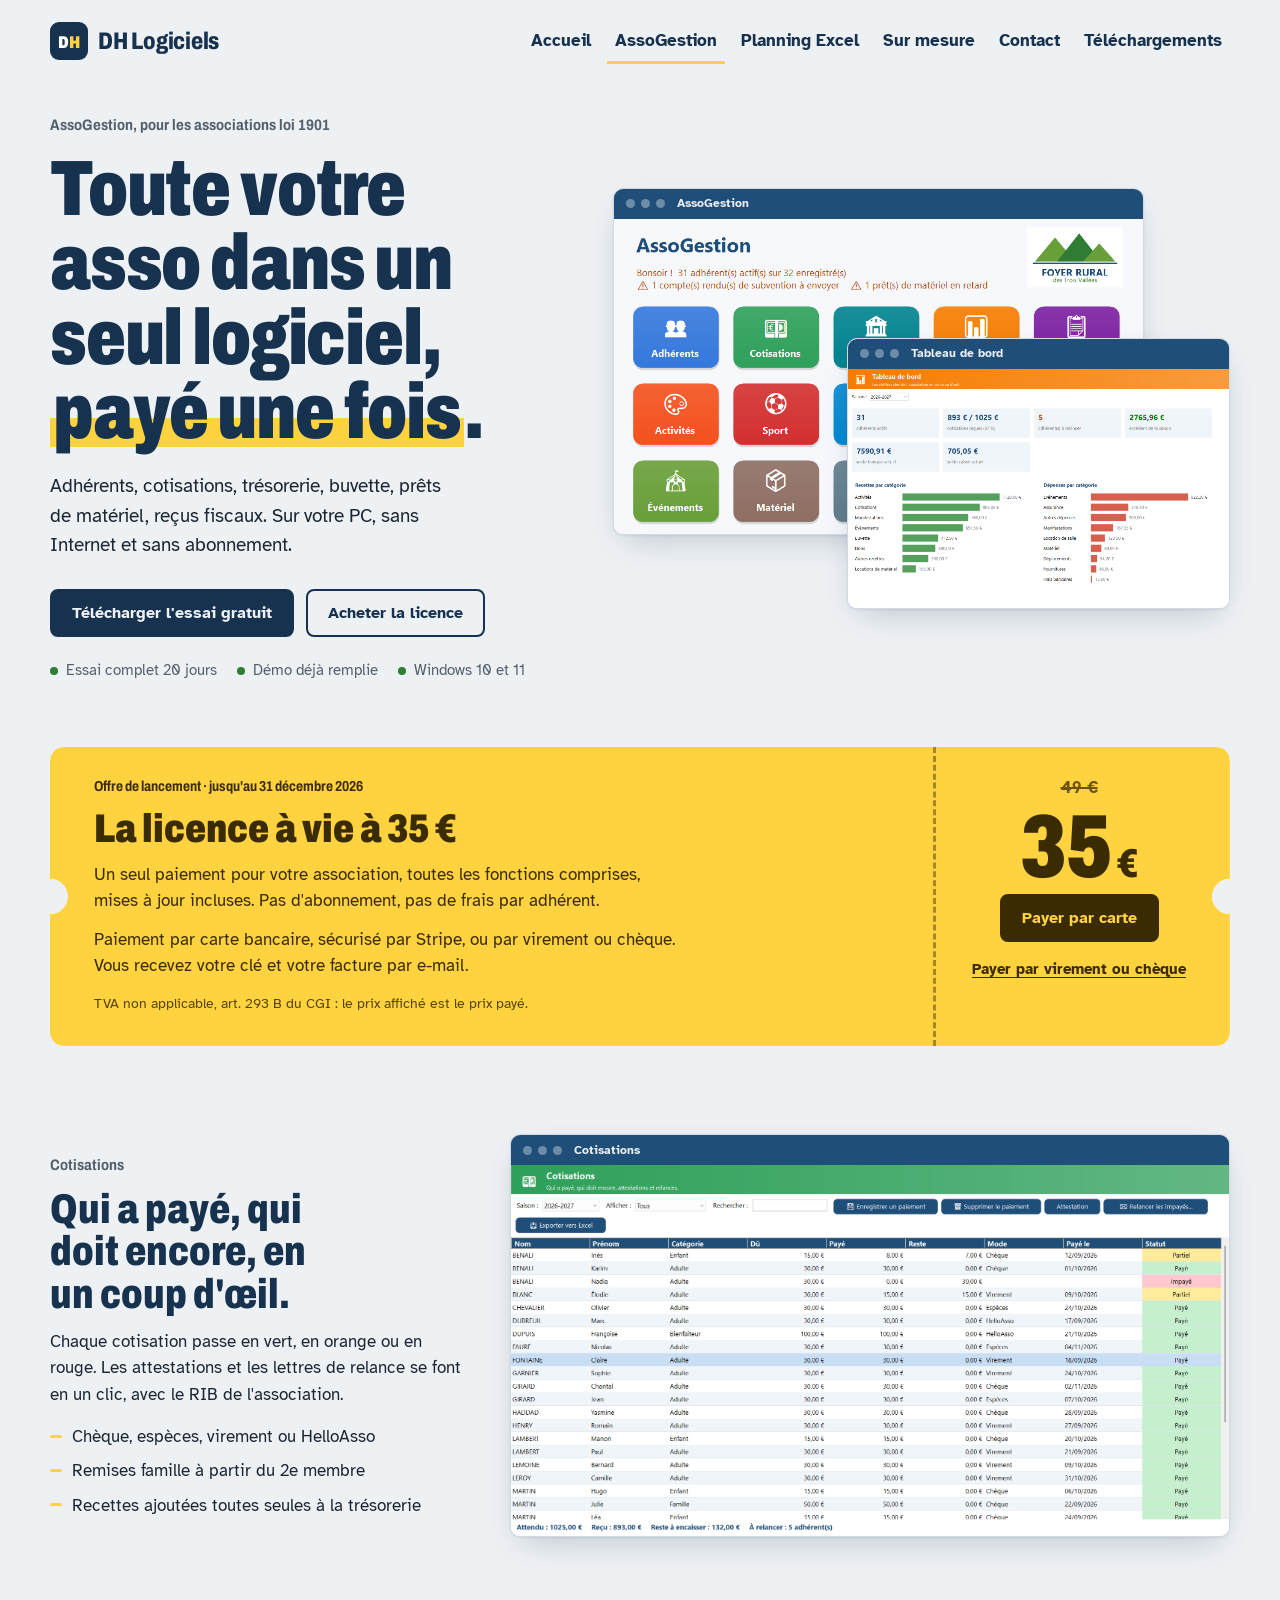
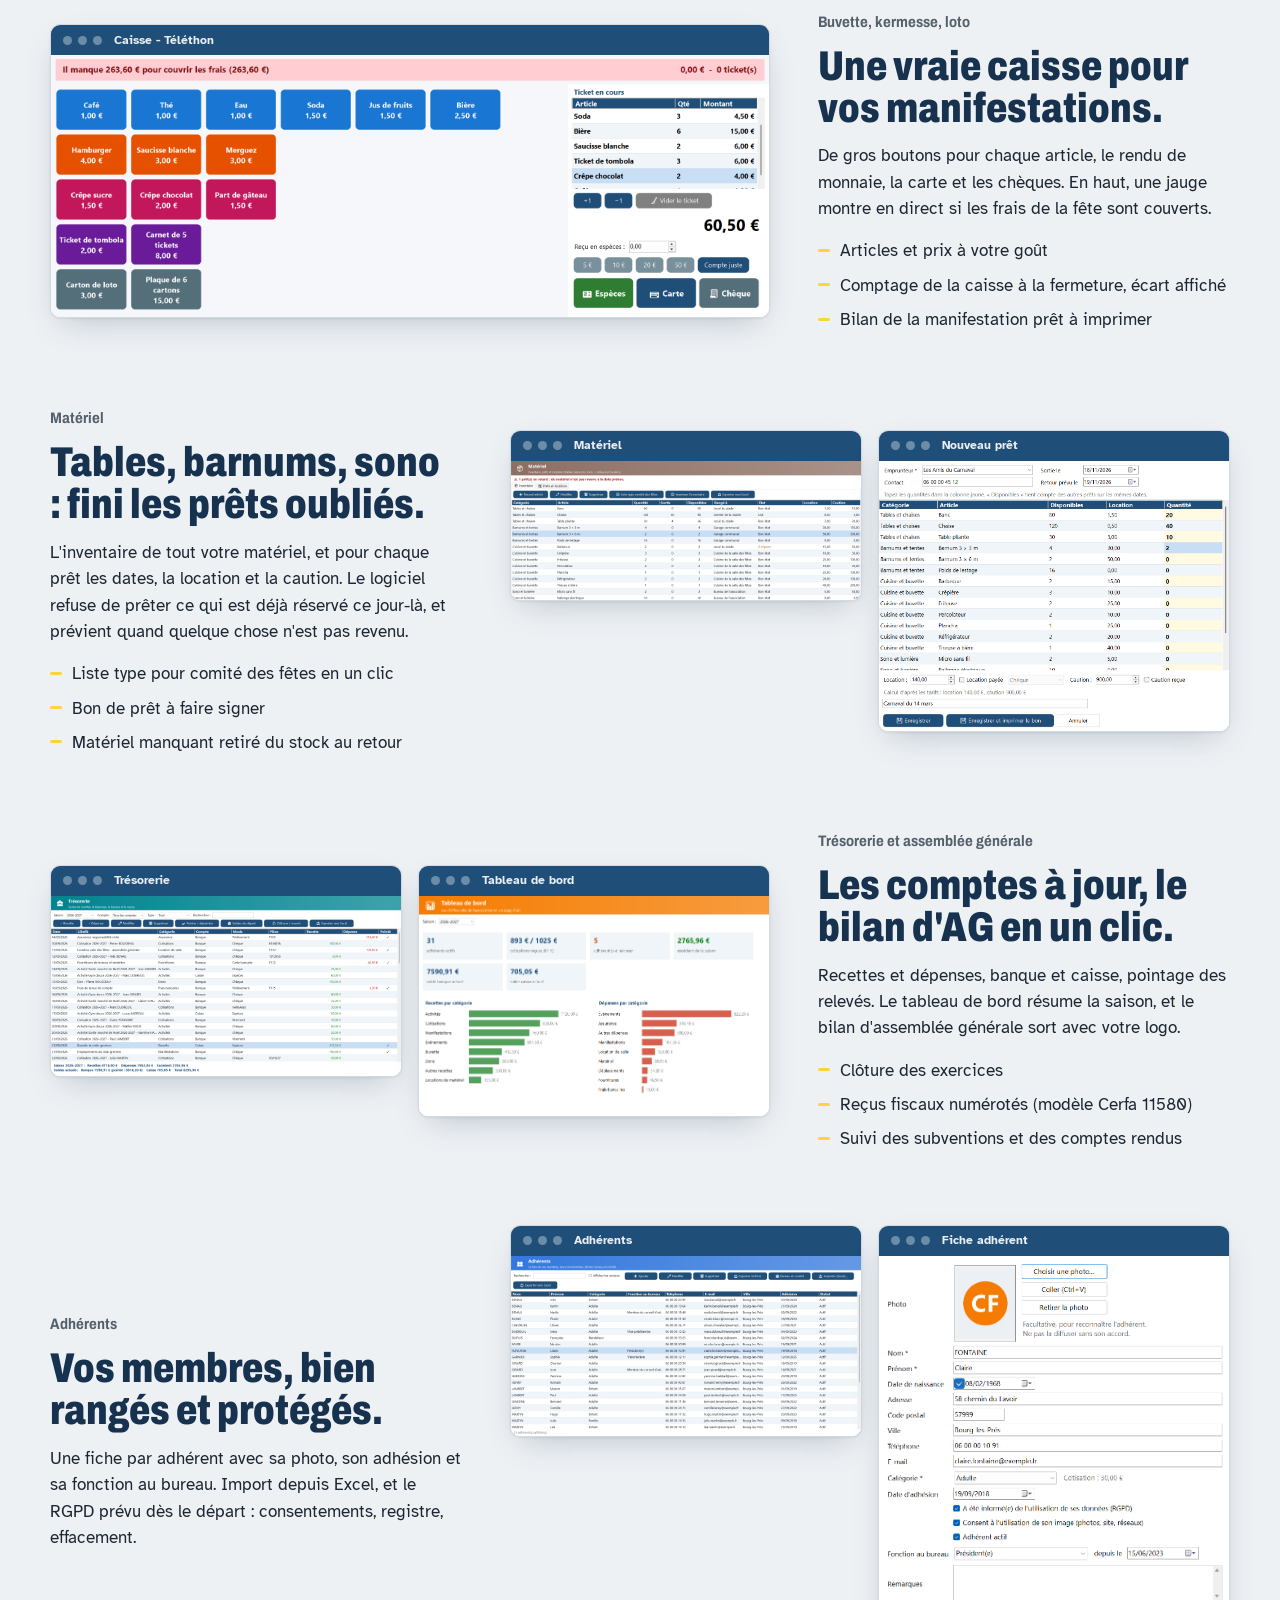
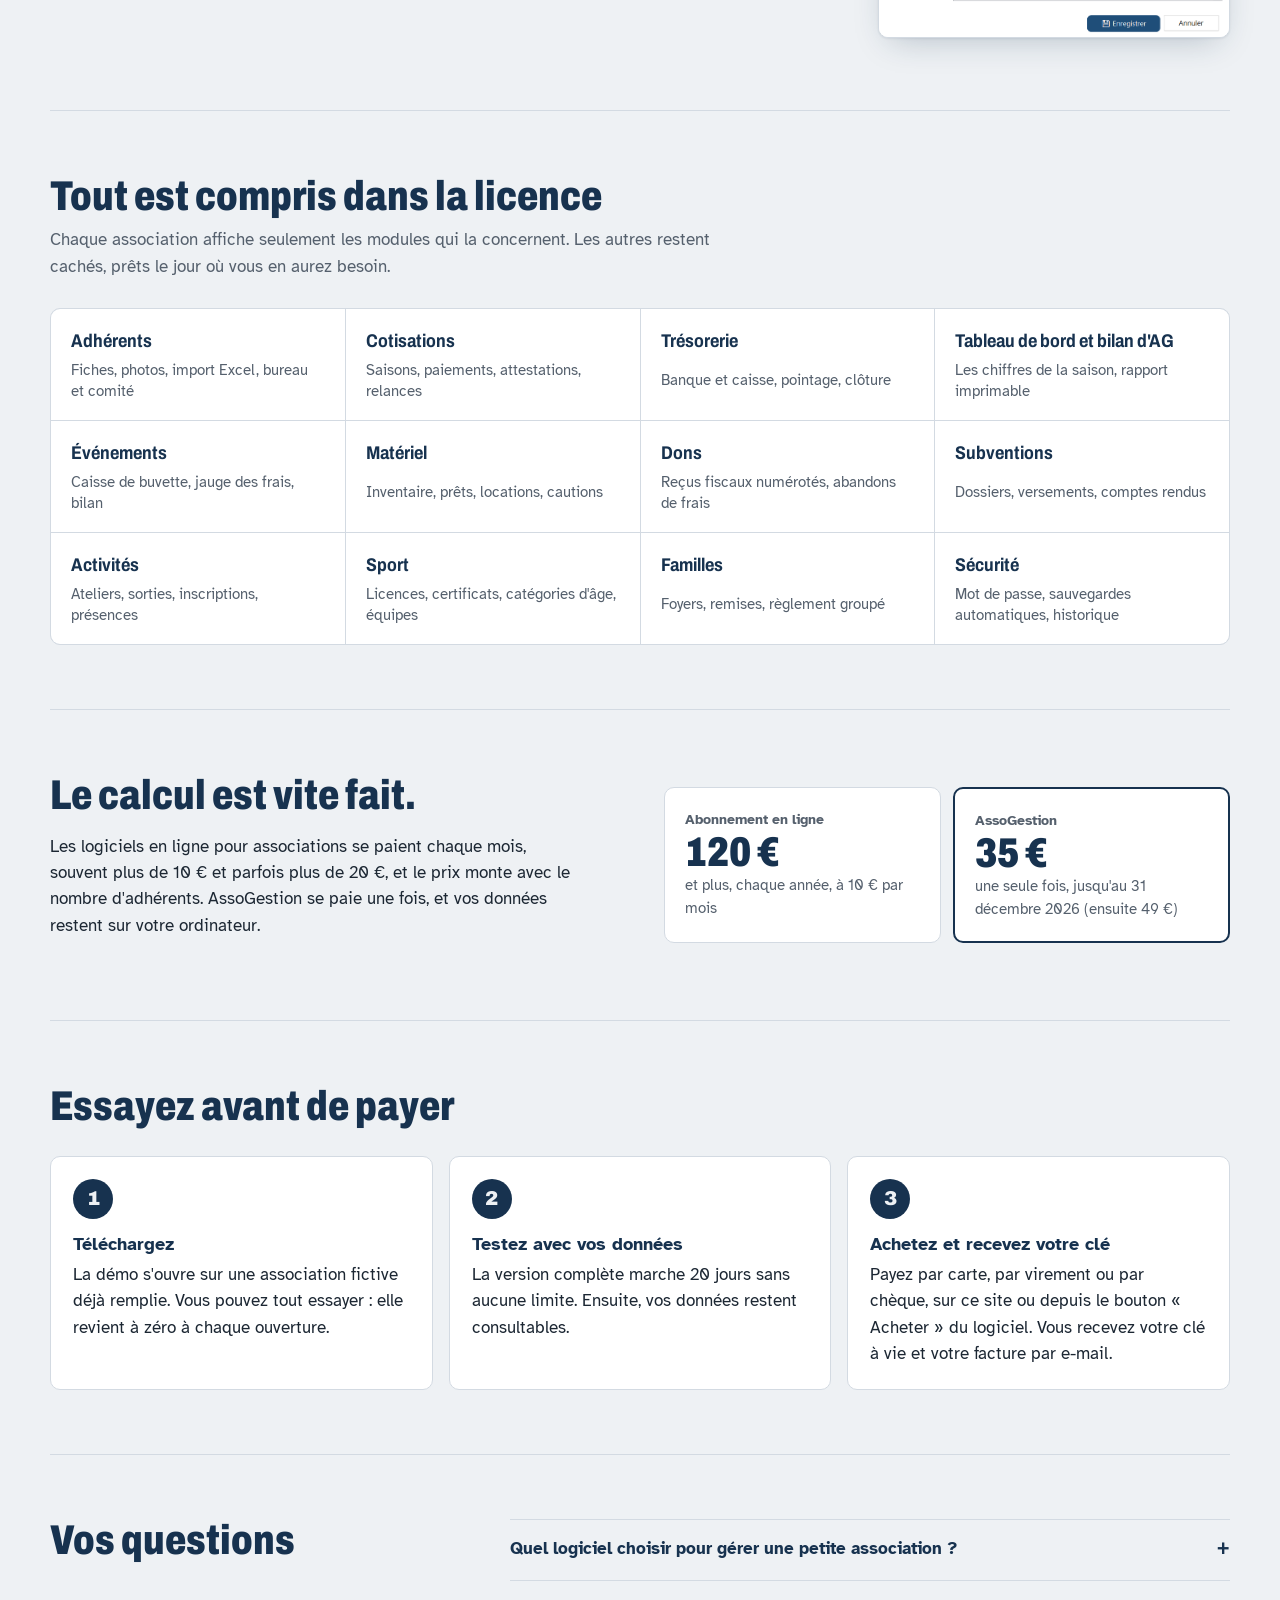
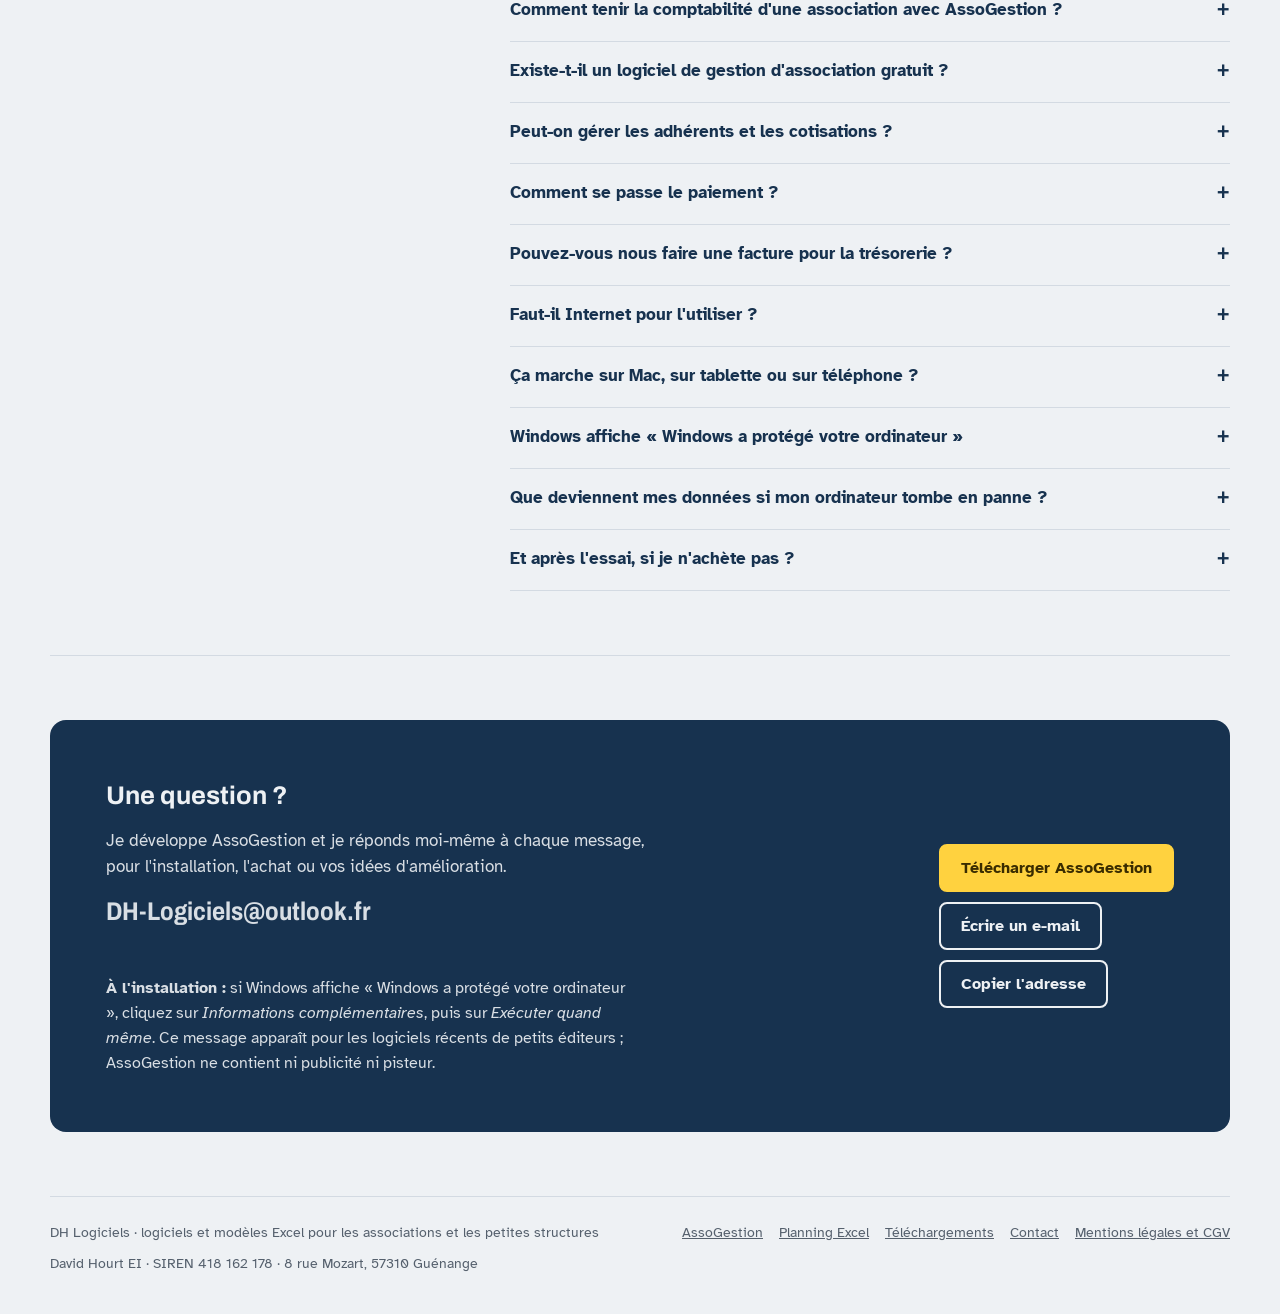
==== commit 6f82eaa0: "Page AssoGestion : titre et description orientés recherche, 4 questions fréquentes en plus Co-Author" ====
--- a/assogestion/index.html
+++ b/assogestion/index.html
@@ -3,14 +3,71 @@
 <head>
 <meta charset="utf-8">
 <meta name="viewport" content="width=device-width, initial-scale=1">
-<title>AssoGestion – le logiciel des associations, payé une fois | DH Logiciels</title>
-<meta name="description" content="AssoGestion : adhérents, cotisations, trésorerie, buvette, prêts de matériel, reçus fiscaux. Sur votre PC Windows, sans Internet et sans abonnement. Essai gratuit 20 jours.">
+<title>Logiciel de gestion d'association et comptabilité, sans abonnement – AssoGestion</title>
+<meta name="description" content="AssoGestion, le logiciel de gestion d'association loi 1901 payé une fois : adhérents, cotisations, comptabilité et trésorerie, buvette, prêts de matériel, reçus fiscaux. Sur PC Windows, sans abonnement. Essai gratuit 20 jours.">
 <link rel="canonical" href="https://dh-logiciels.com/assogestion/">
 <meta property="og:type" content="website">
-<meta property="og:title" content="AssoGestion – le logiciel des associations, payé une fois | DH Logiciels">
-<meta property="og:description" content="AssoGestion : adhérents, cotisations, trésorerie, buvette, prêts de matériel, reçus fiscaux. Sur votre PC Windows, sans Internet et sans abonnement. Essai gratuit 20 jours.">
+<meta property="og:title" content="Logiciel de gestion d'association et comptabilité, sans abonnement – AssoGestion">
+<meta property="og:description" content="AssoGestion, le logiciel de gestion d'association loi 1901 payé une fois : adhérents, cotisations, comptabilité et trésorerie, buvette, prêts de matériel, reçus fiscaux. Sur PC Windows, sans abonnement. Essai gratuit 20 jours.">
 <meta property="og:url" content="https://dh-logiciels.com/assogestion/">
-<meta property="og:image" content="https://dh-logiciels.com/img/accueil.png">
+<meta property="og:image" content="https://dh-logiciels.com/img/og-asso.png">
+<meta property="og:image:width" content="1200">
+<meta property="og:image:height" content="630">
+<meta property="og:locale" content="fr_FR">
+<meta property="og:site_name" content="DH Logiciels">
+<meta name="twitter:card" content="summary_large_image">
+<link rel="icon" href="/favicon.svg" type="image/svg+xml">
+<link rel="icon" href="/img/icone-32.png" sizes="32x32" type="image/png">
+<link rel="apple-touch-icon" href="/img/icone-180.png">
+<meta name="theme-color" content="#17324f">
+<script type="application/ld+json">
+{
+ "@context": "https://schema.org",
+ "@graph": [
+  {
+   "@type": "BreadcrumbList",
+   "itemListElement": [
+    {
+     "@type": "ListItem",
+     "position": 1,
+     "name": "Accueil",
+     "item": "https://dh-logiciels.com/"
+    },
+    {
+     "@type": "ListItem",
+     "position": 2,
+     "name": "AssoGestion",
+     "item": "https://dh-logiciels.com/assogestion/"
+    }
+   ]
+  },
+  {
+   "@type": "SoftwareApplication",
+   "name": "AssoGestion",
+   "url": "https://dh-logiciels.com/assogestion/",
+   "operatingSystem": "Windows 10, Windows 11",
+   "applicationCategory": "BusinessApplication",
+   "inLanguage": "fr-FR",
+   "softwareVersion": "1.1",
+   "description": "Logiciel de gestion pour les associations : adhérents, cotisations, trésorerie, buvette, prêts de matériel, reçus fiscaux. Licence à vie, sans abonnement.",
+   "image": "https://dh-logiciels.com/img/accueil.png",
+   "screenshot": "https://dh-logiciels.com/img/tableau.png",
+   "downloadUrl": "https://github.com/David57310/AssoGestion/releases/download/v1.1/Installer-AssoGestion-V1.1.exe",
+   "offers": {
+    "@type": "Offer",
+    "price": "35.00",
+    "priceCurrency": "EUR",
+    "priceValidUntil": "2026-12-31",
+    "availability": "https://schema.org/InStock",
+    "url": "https://dh-logiciels.com/assogestion/#acheter"
+   },
+   "publisher": {
+    "@id": "https://dh-logiciels.com/#organisation"
+   }
+  }
+ ]
+}
+</script>
 <link rel="preconnect" href="https://fonts.googleapis.com">
 <link rel="preconnect" href="https://fonts.gstatic.com" crossorigin>
 <link href="https://fonts.googleapis.com/css2?family=Archivo:wdth,wght@75..100,500..900&family=Atkinson+Hyperlegible:ital,wght@0,400;0,700;1,400&display=swap" rel="stylesheet">
@@ -259,6 +316,22 @@
   <section class="cadre bloc deux" aria-labelledby="titre-questions">
     <h2 class="section-titre" id="titre-questions">Vos questions</h2>
     <div>
+      <details>
+        <summary>Quel logiciel choisir pour gérer une petite association ?</summary>
+        <p>AssoGestion est conçu pour les petites associations loi 1901 (comités des fêtes, clubs sportifs, amicales, associations culturelles…) gérées par des bénévoles. Il réunit dans un seul logiciel la gestion des adhérents et des cotisations, la trésorerie et la comptabilité, la caisse de buvette, le prêt de matériel, les dons et les subventions. Pas besoin d'être comptable ni informaticien.</p>
+      </details>
+      <details>
+        <summary>Comment tenir la comptabilité d'une association avec AssoGestion ?</summary>
+        <p>Vous saisissez les recettes et les dépenses, en banque ou en caisse. AssoGestion les classe selon le plan comptable associatif, tient le grand livre, fait le pointage avec le relevé bancaire et calcule le compte de résultat. En fin d'année, le bilan pour l'assemblée générale se prépare en un clic. Vous pouvez aussi importer vos comptes depuis un fichier Excel et tout exporter vers Excel.</p>
+      </details>
+      <details>
+        <summary>Existe-t-il un logiciel de gestion d'association gratuit ?</summary>
+        <p>Vous pouvez essayer AssoGestion gratuitement pendant 20 jours, avec toutes les fonctions, et découvrir la version de démonstration déjà remplie. Ensuite, la licence à vie coûte 35 € jusqu'au 31 décembre 2026 (puis 49 €), payée une seule fois : pas d'abonnement, pas de frais par adhérent.</p>
+      </details>
+      <details>
+        <summary>Peut-on gérer les adhérents et les cotisations ?</summary>
+        <p>Oui : fiches des membres avec photo, import de votre liste Excel, suivi des cotisations par saison, attestations de paiement, relances des retardataires et composition du bureau. Les données personnelles restent sur votre ordinateur, ce qui facilite le respect du RGPD.</p>
+      </details>
       <details>
         <summary>Comment se passe le paiement ?</summary>
         <p>Par carte bancaire, sur une page de paiement sécurisée Stripe (Apple Pay et Google Pay acceptés). Indiquez le nom exact de l'association et son adresse : ils figureront sur la facture. Votre clé arrive par e-mail sous 48 heures ouvrées, souvent bien avant.</p>
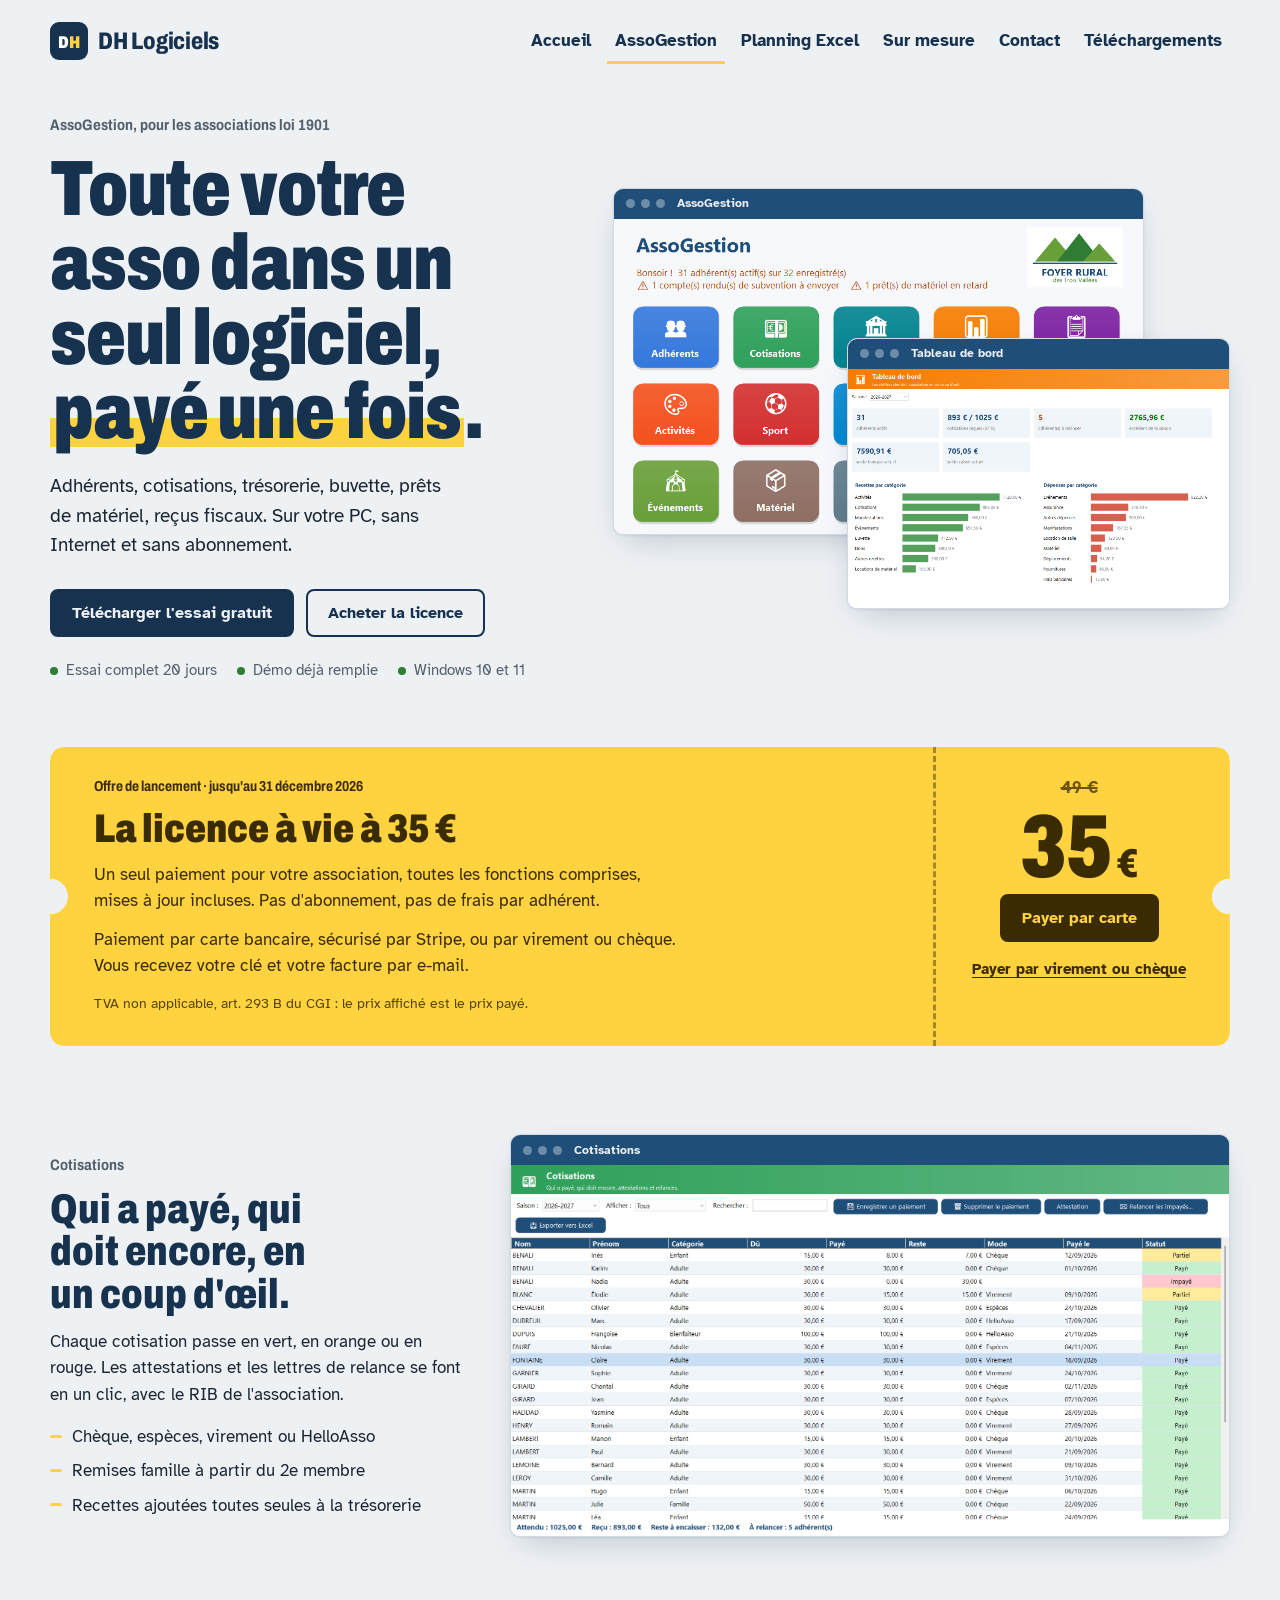
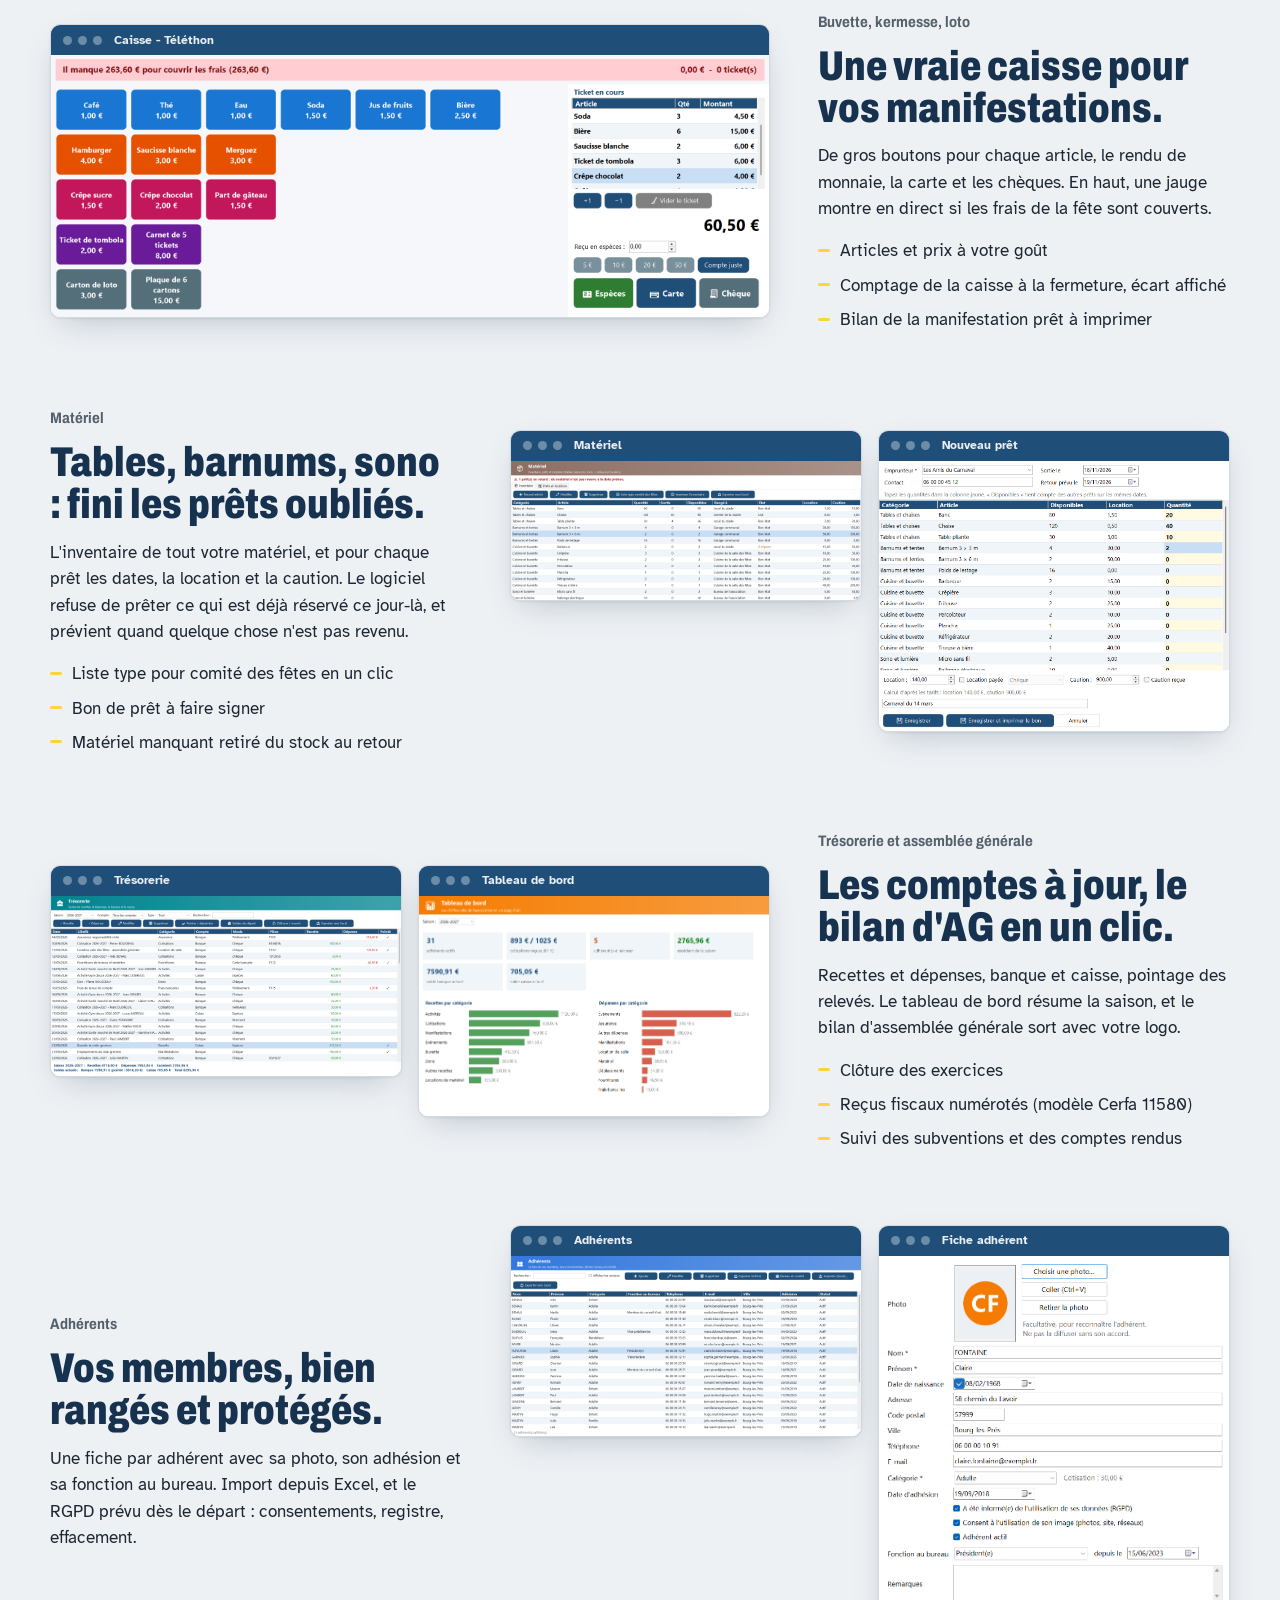
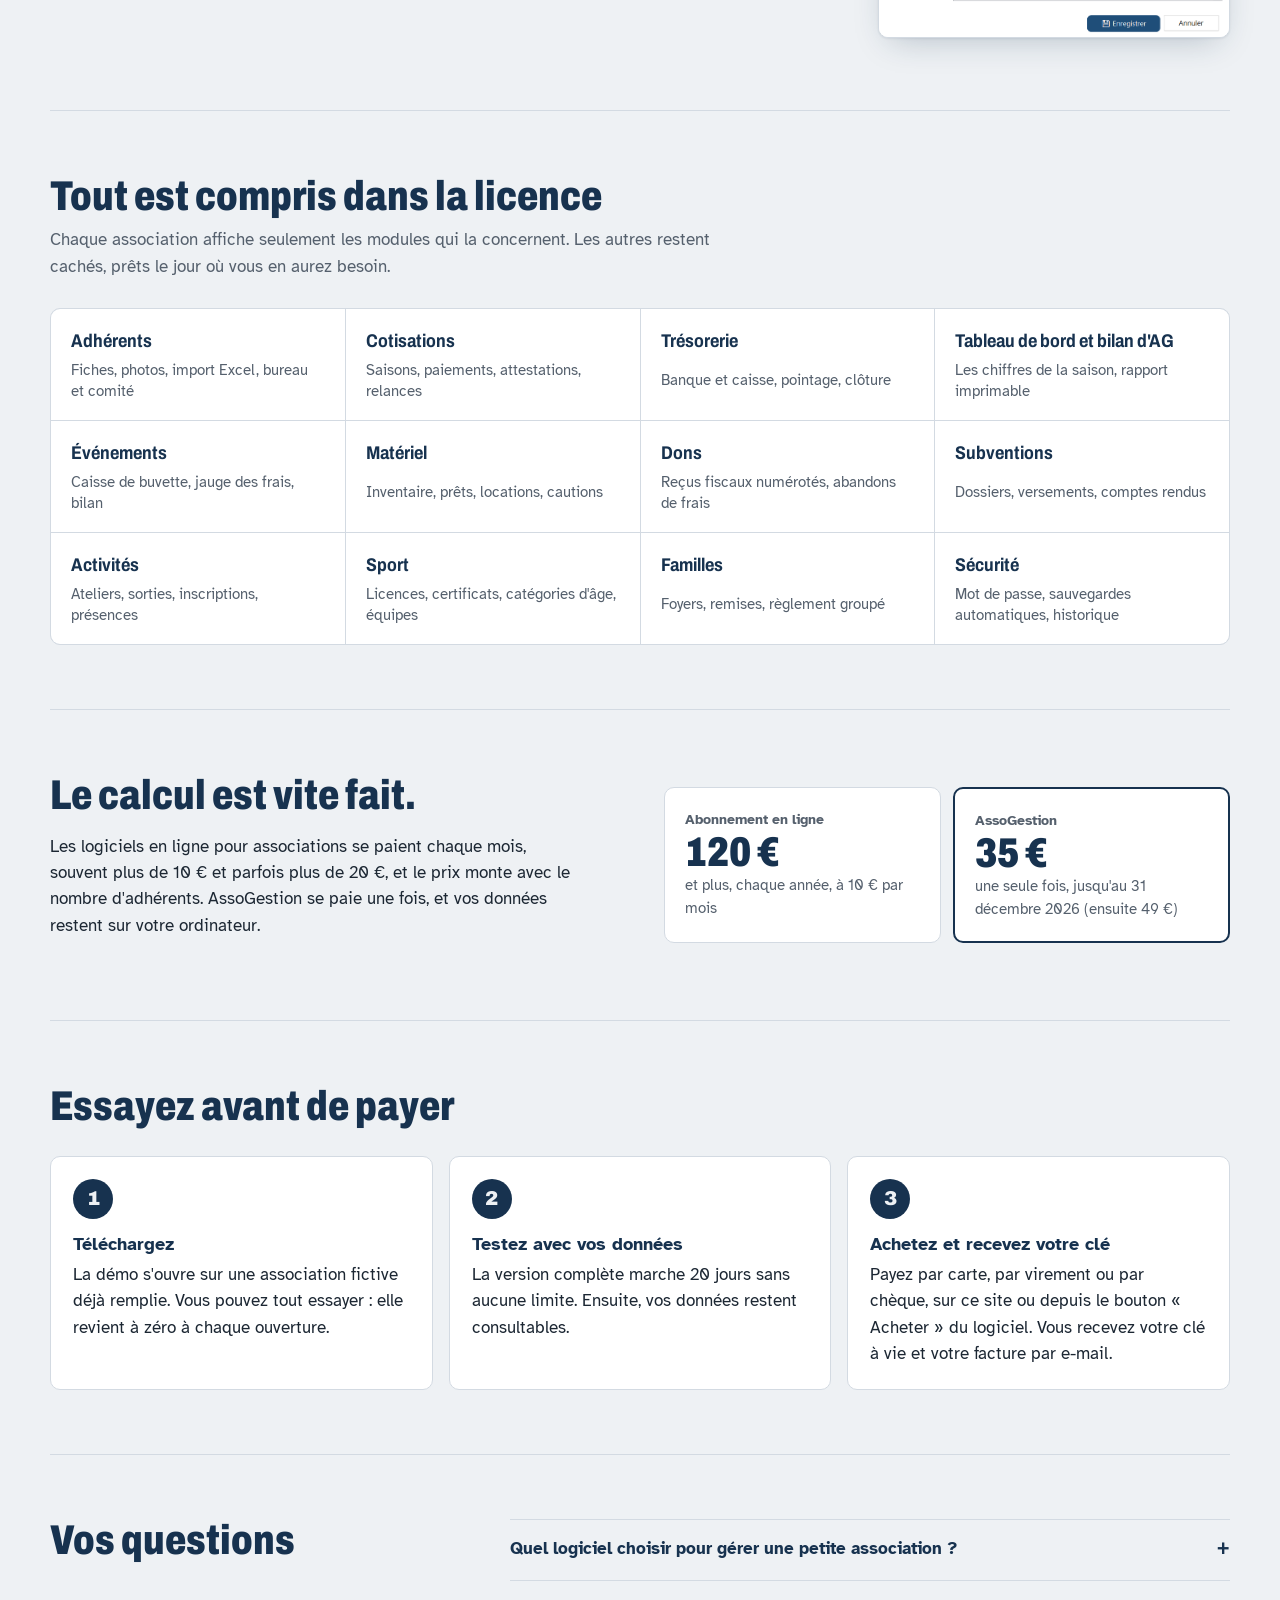
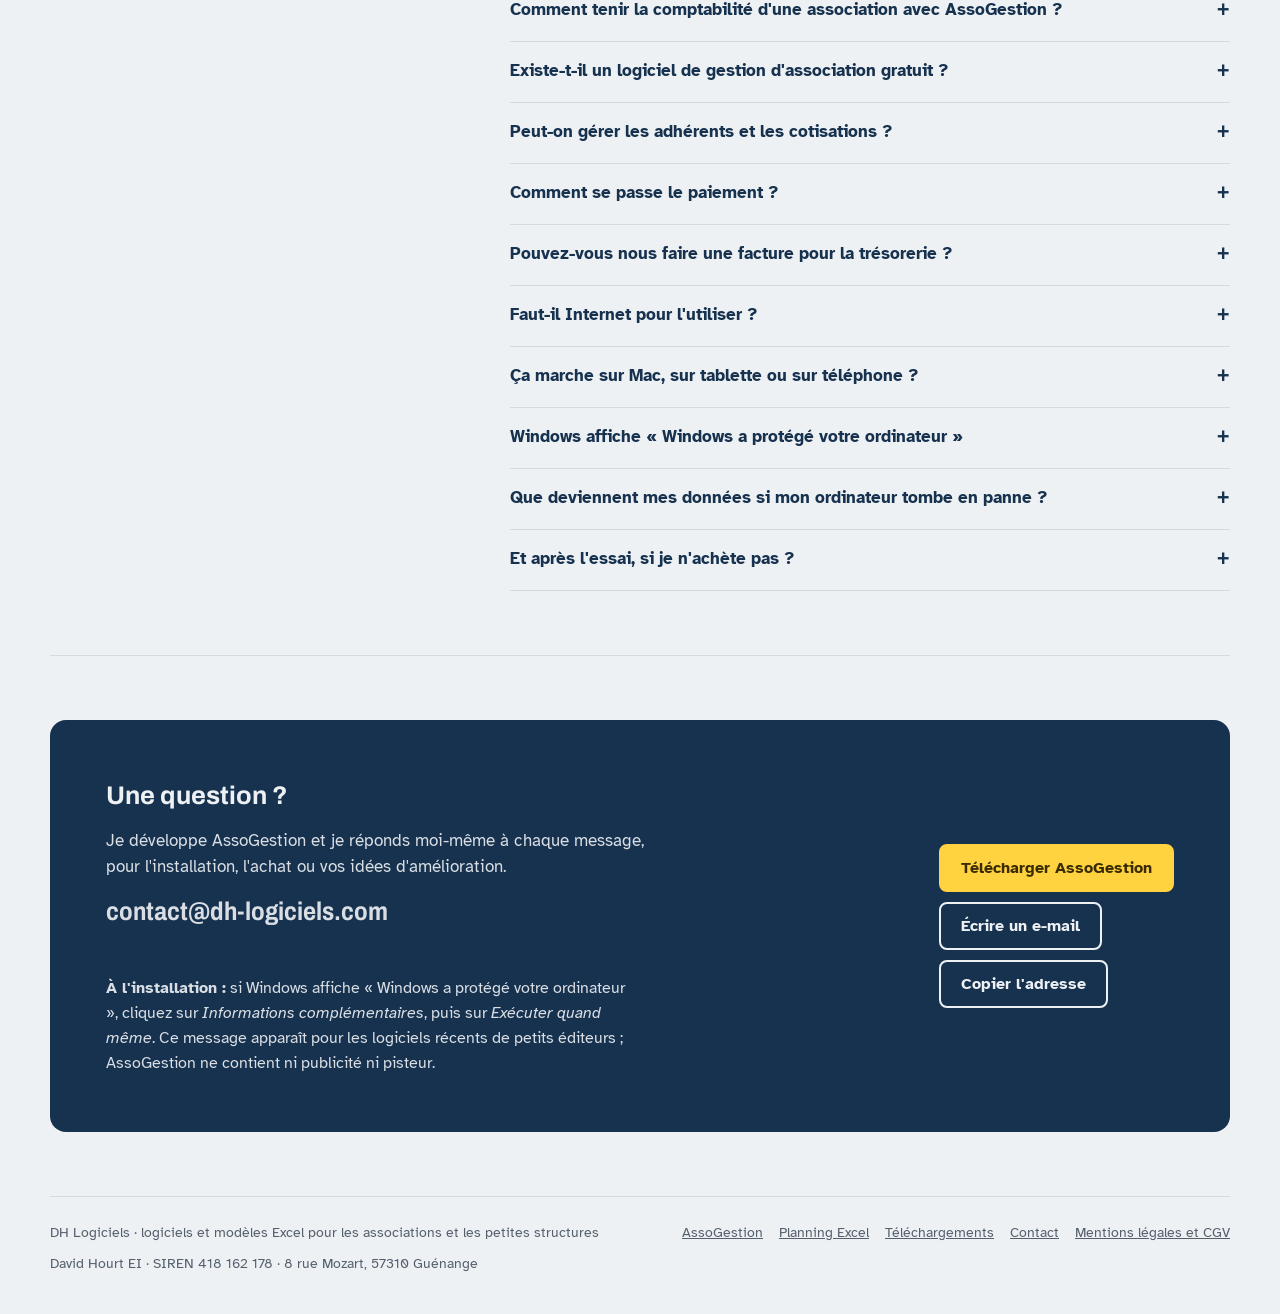
==== commit cfaeabba: "Accueil : questions fréquentes sur l'Excel sur mesure ; planning : usages courants ; contact@dh-logi" ====
--- a/assogestion/index.html
+++ b/assogestion/index.html
@@ -369,13 +369,13 @@
       <div>
         <h2 id="titre-contact">Une question ?</h2>
         <p>Je développe AssoGestion et je réponds moi-même à chaque message, pour l'installation, l'achat ou vos idées d'amélioration.</p>
-        <p class="adresse" id="adresse">DH-Logiciels@outlook.fr</p>
+        <p class="adresse" id="adresse">contact@dh-logiciels.com</p>
         <p class="copie" id="message-copie" role="status"></p>
         <p class="aide-install"><strong>À l'installation :</strong> si Windows affiche « Windows a protégé votre ordinateur », cliquez sur <em>Informations complémentaires</em>, puis sur <em>Exécuter quand même</em>. Ce message apparaît pour les logiciels récents de petits éditeurs ; AssoGestion ne contient ni publicité ni pisteur.</p>
       </div>
       <div class="liens">
         <a class="bouton jaune" href="https://github.com/David57310/AssoGestion/releases/download/v1.1/Installer-AssoGestion-V1.1.exe">Télécharger AssoGestion</a>
-        <a class="bouton" href="mailto:DH-Logiciels@outlook.fr?subject=AssoGestion">Écrire un e-mail</a>
+        <a class="bouton" href="mailto:contact@dh-logiciels.com?subject=AssoGestion">Écrire un e-mail</a>
         <button class="bouton" type="button" id="copier">Copier l'adresse</button>
       </div>
     </div>
@@ -420,12 +420,12 @@
       lien.remove();
       etatAchat.textContent = "La page de paiement s'ouvre dans un nouvel onglet.";
     } else {
-      etatAchat.textContent = "Le paiement en ligne arrive très bientôt. En attendant, écrivez à DH-Logiciels@outlook.fr pour commander.";
+      etatAchat.textContent = "Le paiement en ligne arrive très bientôt. En attendant, écrivez à contact@dh-logiciels.com pour commander.";
     }
   });
 
   // ---- Commande par virement ou chèque : même format d'e-mail que le logiciel (lu par AssoGestion Admin) ----
-  const EMAIL = "DH-Logiciels@outlook.fr";
+  const EMAIL = "contact@dh-logiciels.com";
   const zoneCommande = document.getElementById("commande");
   const boutonVirement = document.getElementById("bouton-virement");
   const msgCommande = document.getElementById("c-message");
@@ -500,7 +500,7 @@
   document.getElementById("copier").addEventListener("click", async () => {
     const zone = document.getElementById("message-copie");
     try {
-      await navigator.clipboard.writeText("DH-Logiciels@outlook.fr");
+      await navigator.clipboard.writeText("contact@dh-logiciels.com");
       zone.textContent = "Adresse copiée.";
     } catch (e) {
       zone.textContent = "Copie impossible ici : sélectionnez l'adresse ci-dessus.";
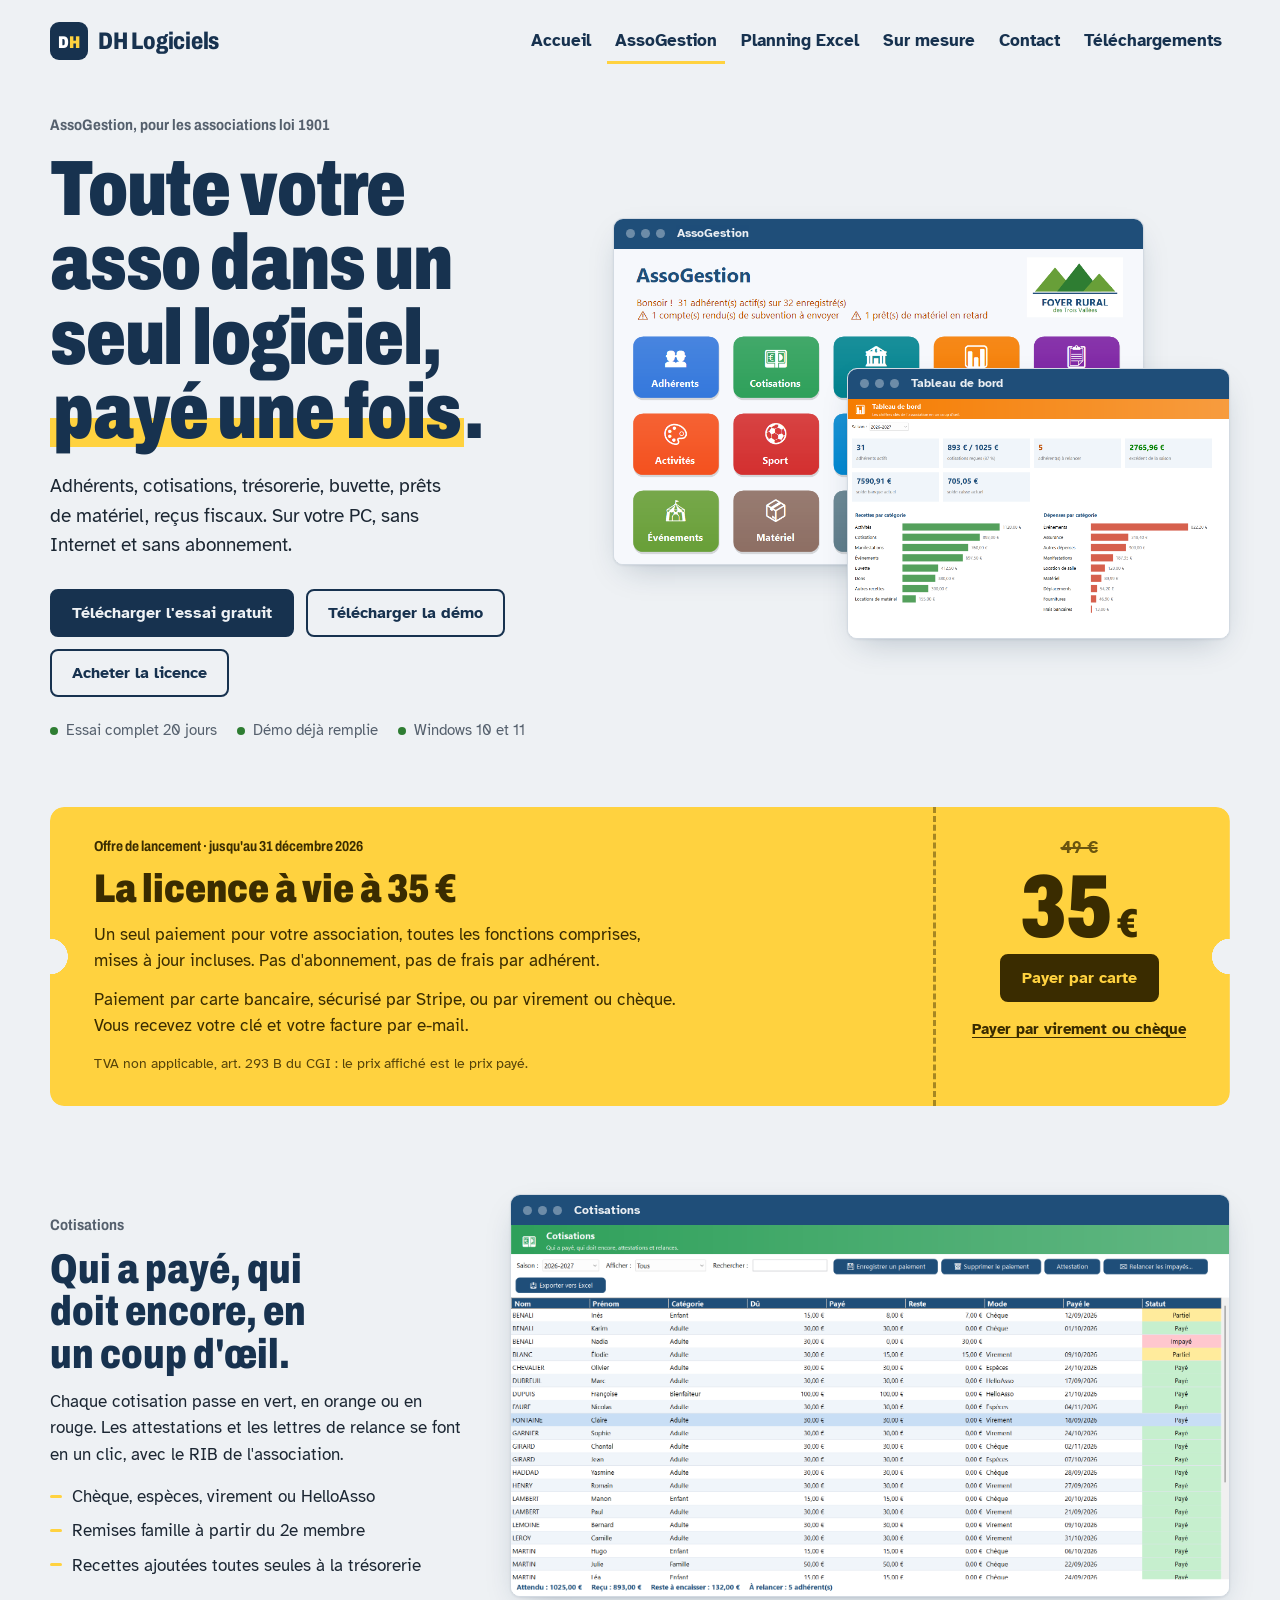
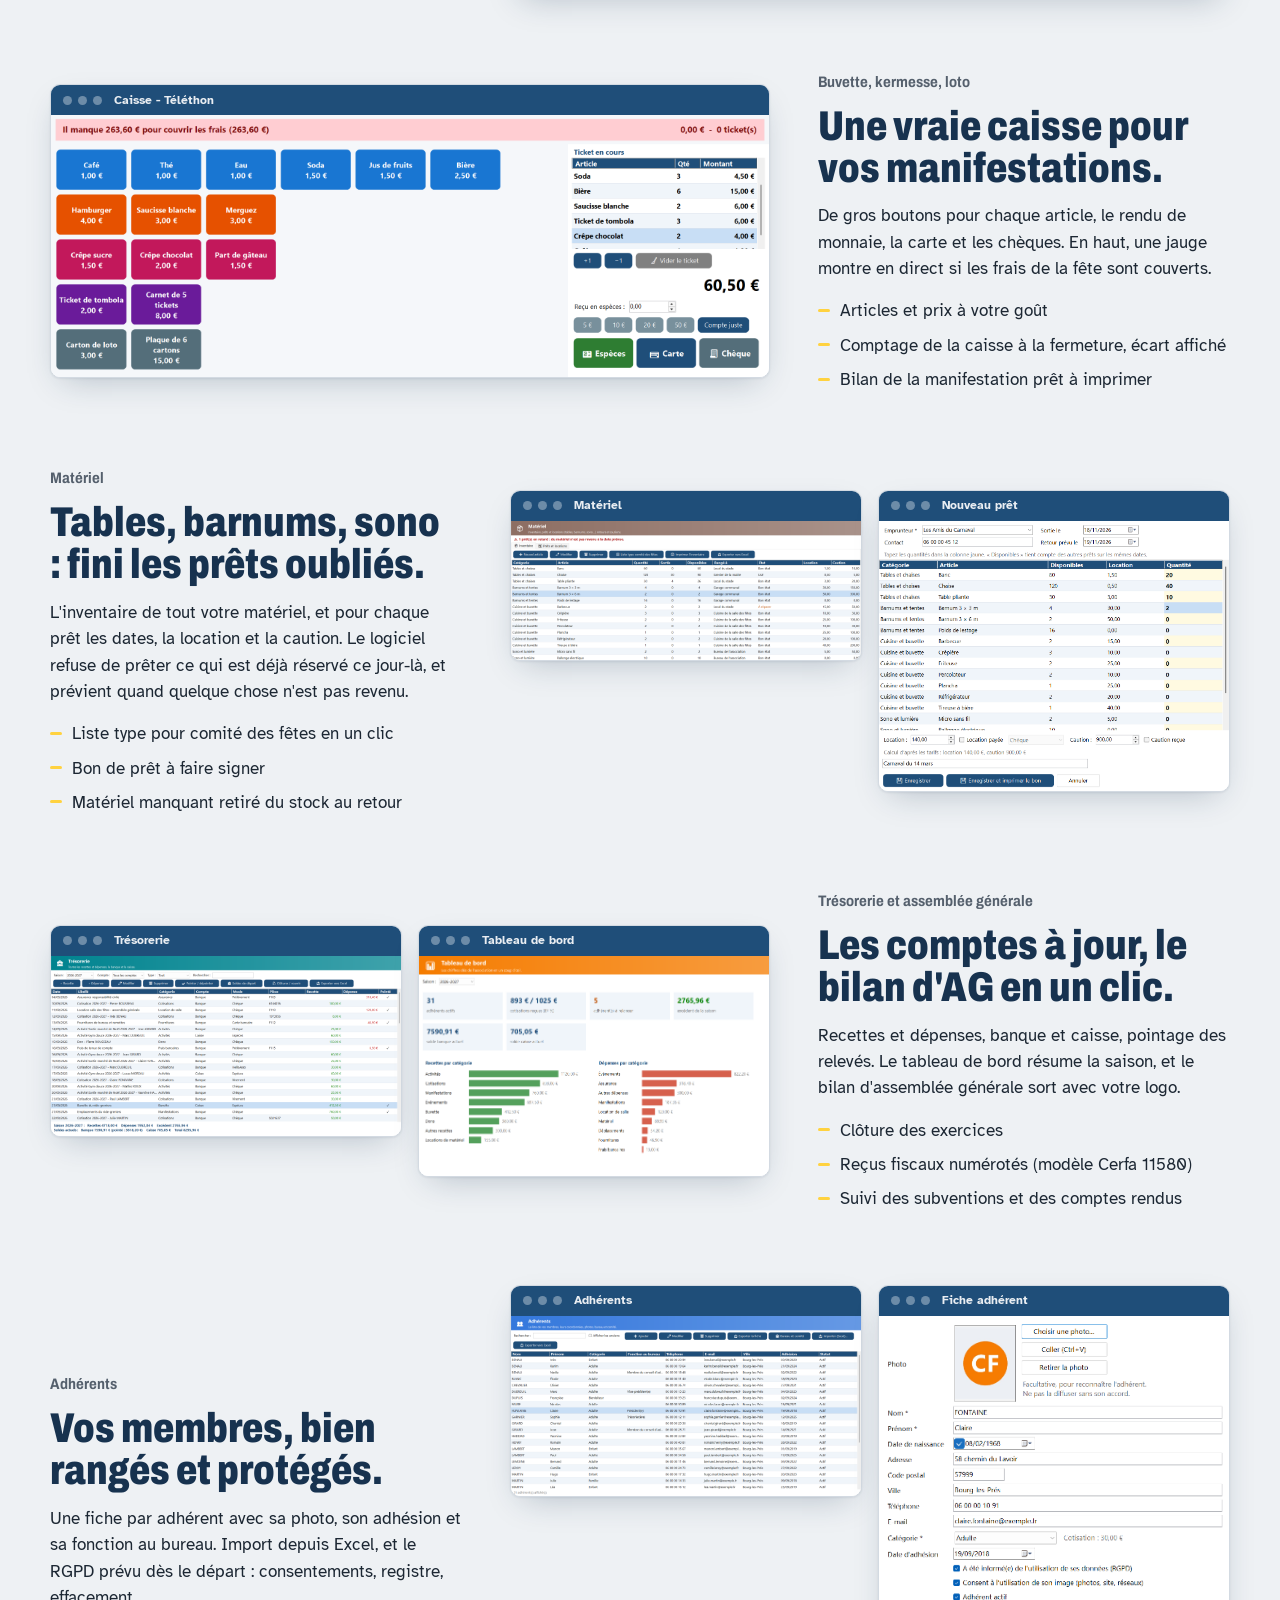
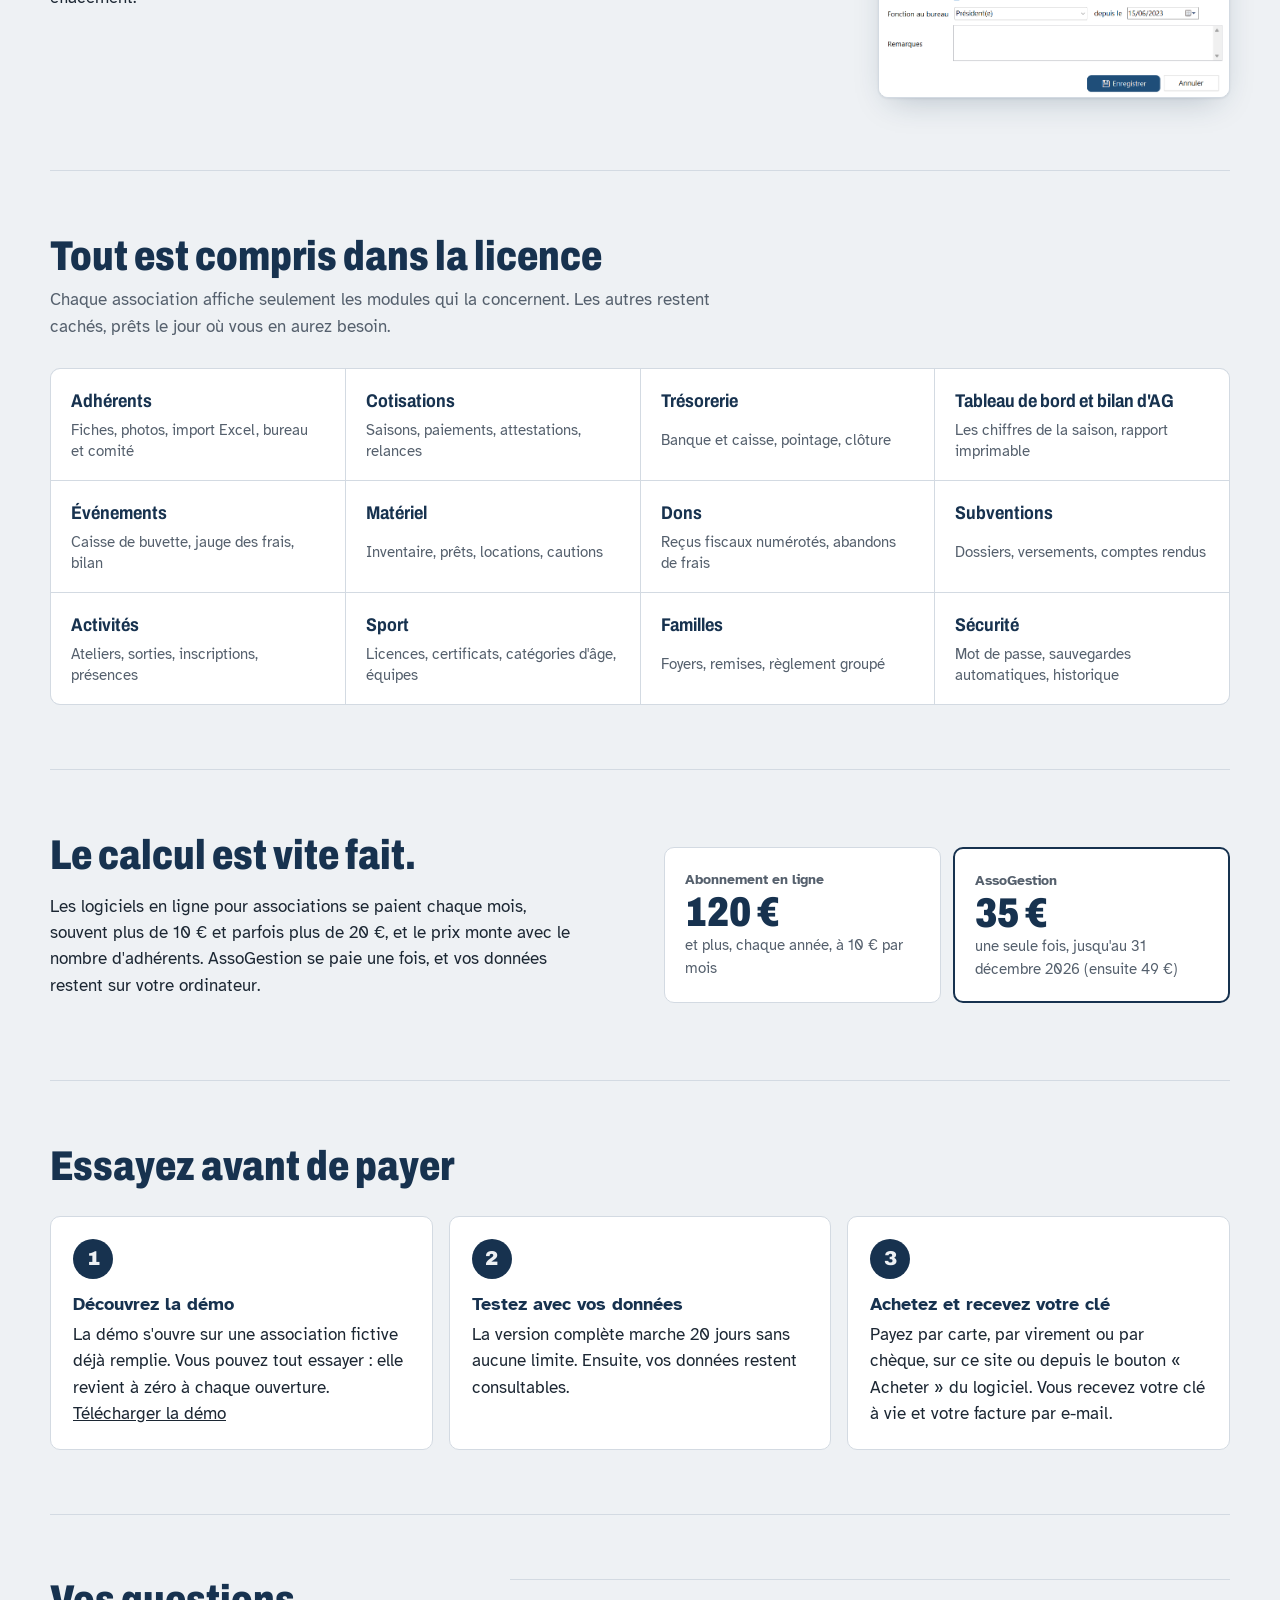
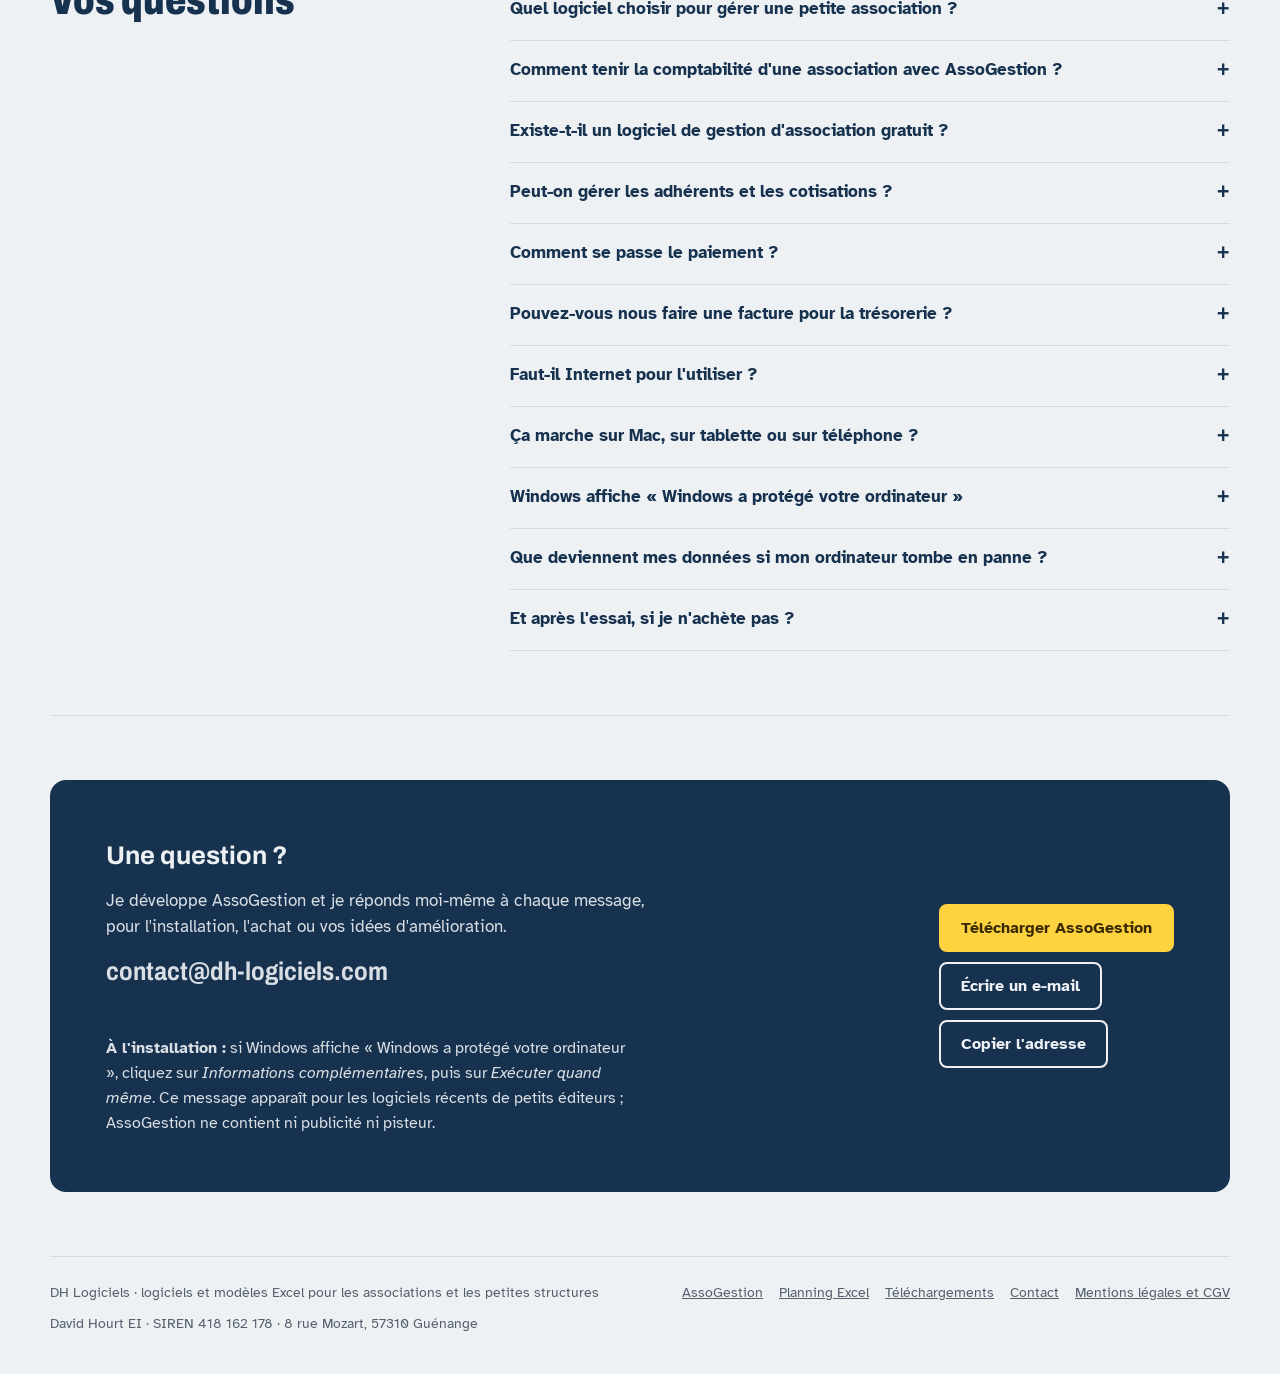
==== commit 267b8fb3: "Ajoute le téléchargement de la démo d'AssoGestion Bouton « Télécharger la démo » sur la page AssoGes" ====
--- a/assogestion/index.html
+++ b/assogestion/index.html
@@ -72,6 +72,16 @@
 <link rel="preconnect" href="https://fonts.gstatic.com" crossorigin>
 <link href="https://fonts.googleapis.com/css2?family=Archivo:wdth,wght@75..100,500..900&family=Atkinson+Hyperlegible:ital,wght@0,400;0,700;1,400&display=swap" rel="stylesheet">
 <link rel="stylesheet" href="/style.css">
+<!-- Mesure d'audience Metricool (visites et provenance) -->
+<script>
+(function () {
+  var s = document.createElement("script");
+  s.src = "https://tracker.metricool.com/resources/be.js";
+  s.async = true;
+  s.onload = function () { if (window.beTracker) beTracker.t({ hash: "bbc43b5a9df070d1d9c0f58cc2f960aa" }); };
+  document.head.appendChild(s);
+})();
+</script>
 </head>
 <body>
 <header class="cadre entete">
@@ -97,6 +107,7 @@
       <p class="chapeau">Adhérents, cotisations, trésorerie, buvette, prêts de matériel, reçus fiscaux. Sur votre PC, sans Internet et sans abonnement.</p>
       <div class="actions">
         <a class="bouton plein" href="https://github.com/David57310/AssoGestion/releases/download/v1.1/Installer-AssoGestion-V1.1.exe">Télécharger l'essai gratuit</a>
+        <a class="bouton" href="https://github.com/David57310/AssoGestion/releases/download/v1.1/Installer-AssoGestion-Demo.exe">Télécharger la démo</a>
         <a class="bouton" href="#acheter">Acheter la licence</a>
       </div>
       <p class="sur-mobile">Vous êtes sur téléphone ? AssoGestion s'installe sur un ordinateur Windows. <a href="mailto:?subject=AssoGestion%20-%20logiciel%20pour%20l'association&amp;body=Lien%20de%20t%C3%A9l%C3%A9chargement%20%C3%A0%20ouvrir%20sur%20le%20PC%20%3A%20https%3A%2F%2Fgithub.com%2FDavid57310%2FAssoGestion%2Freleases%2Fdownload%2Fv1.1%2FInstaller-AssoGestion-V1.1.exe">Envoyez-vous le lien par e-mail</a> pour le télécharger plus tard sur votre PC.</p>
@@ -307,7 +318,7 @@
   <section class="cadre bloc etapes" aria-labelledby="titre-etapes">
     <h2 class="section-titre" id="titre-etapes">Essayez avant de payer</h2>
     <ol>
-      <li><b>Téléchargez</b>La démo s'ouvre sur une association fictive déjà remplie. Vous pouvez tout essayer : elle revient à zéro à chaque ouverture.</li>
+      <li><b>Découvrez la démo</b>La démo s'ouvre sur une association fictive déjà remplie. Vous pouvez tout essayer : elle revient à zéro à chaque ouverture. <a href="https://github.com/David57310/AssoGestion/releases/download/v1.1/Installer-AssoGestion-Demo.exe">Télécharger la démo</a></li>
       <li><b>Testez avec vos données</b>La version complète marche 20 jours sans aucune limite. Ensuite, vos données restent consultables.</li>
       <li><b>Achetez et recevez votre clé</b>Payez par carte, par virement ou par chèque, sur ce site ou depuis le bouton « Acheter » du logiciel. Vous recevez votre clé à vie et votre facture par e-mail.</li>
     </ol>
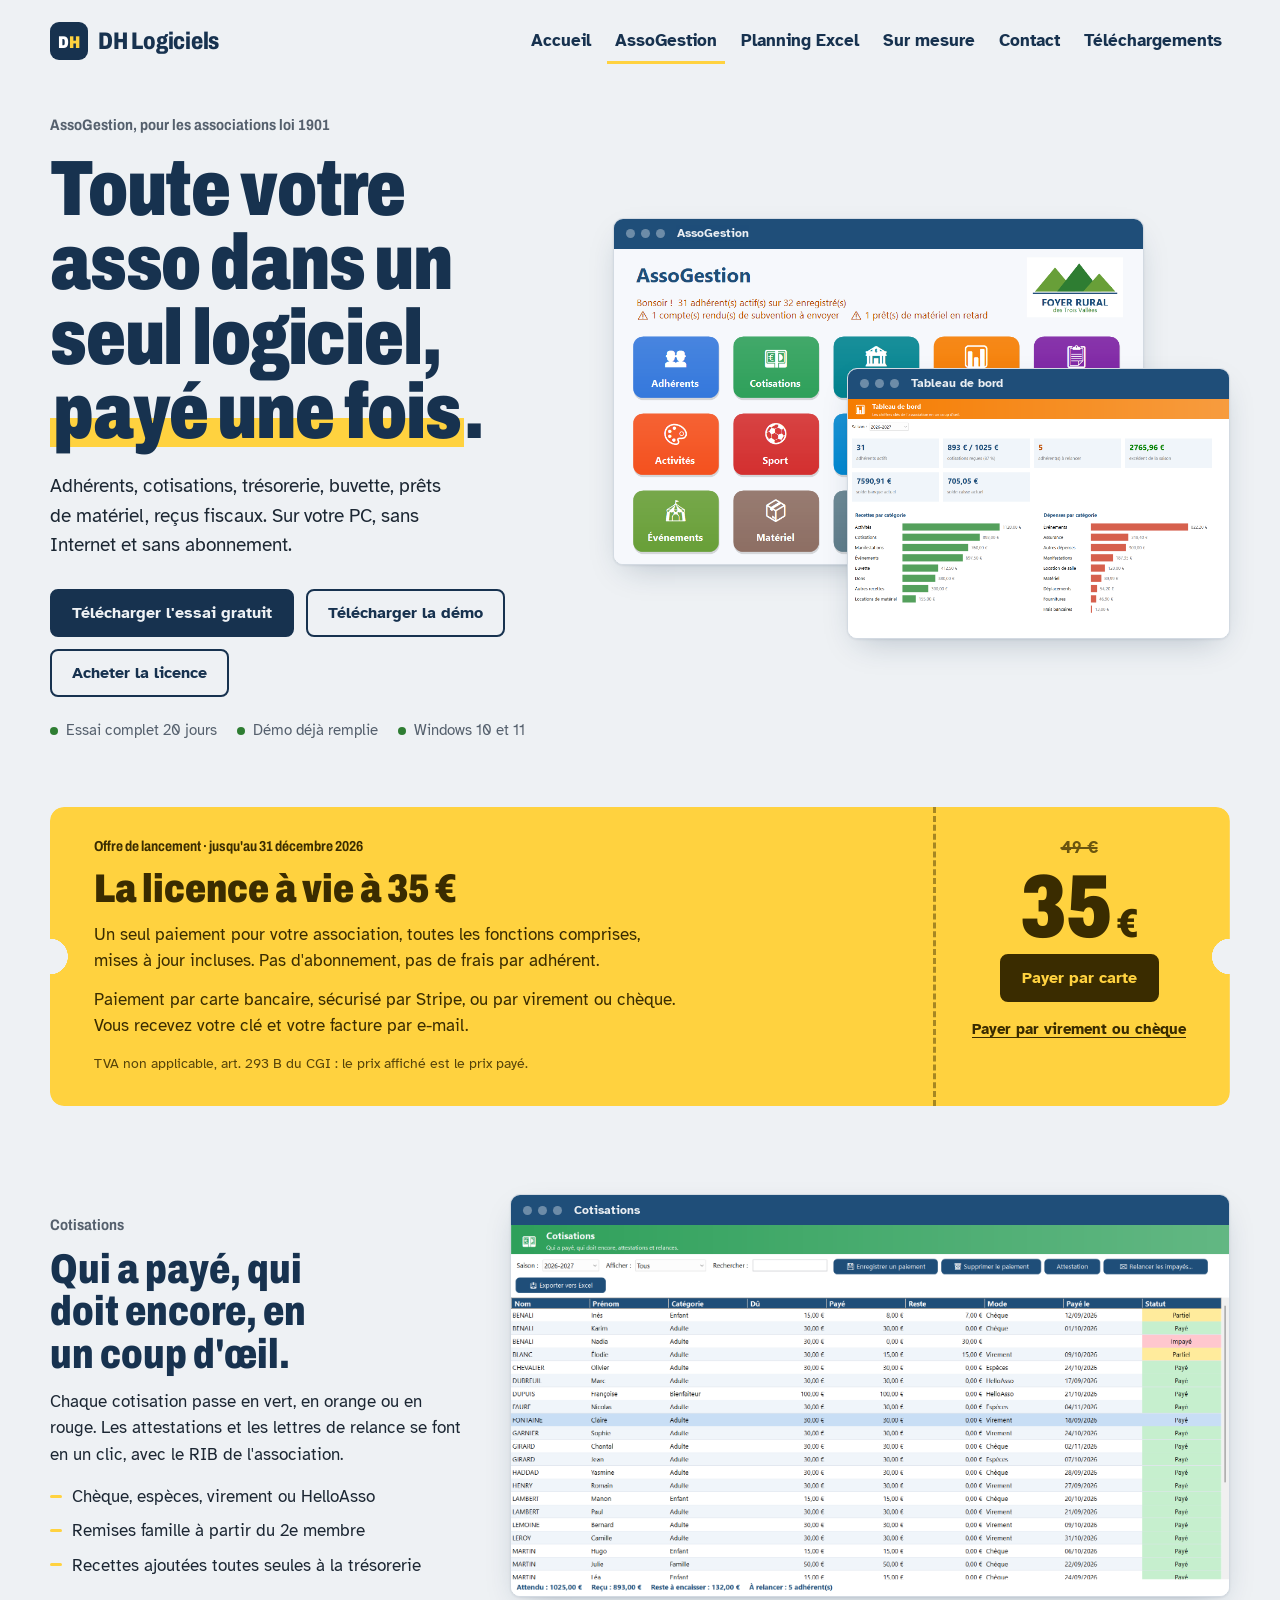
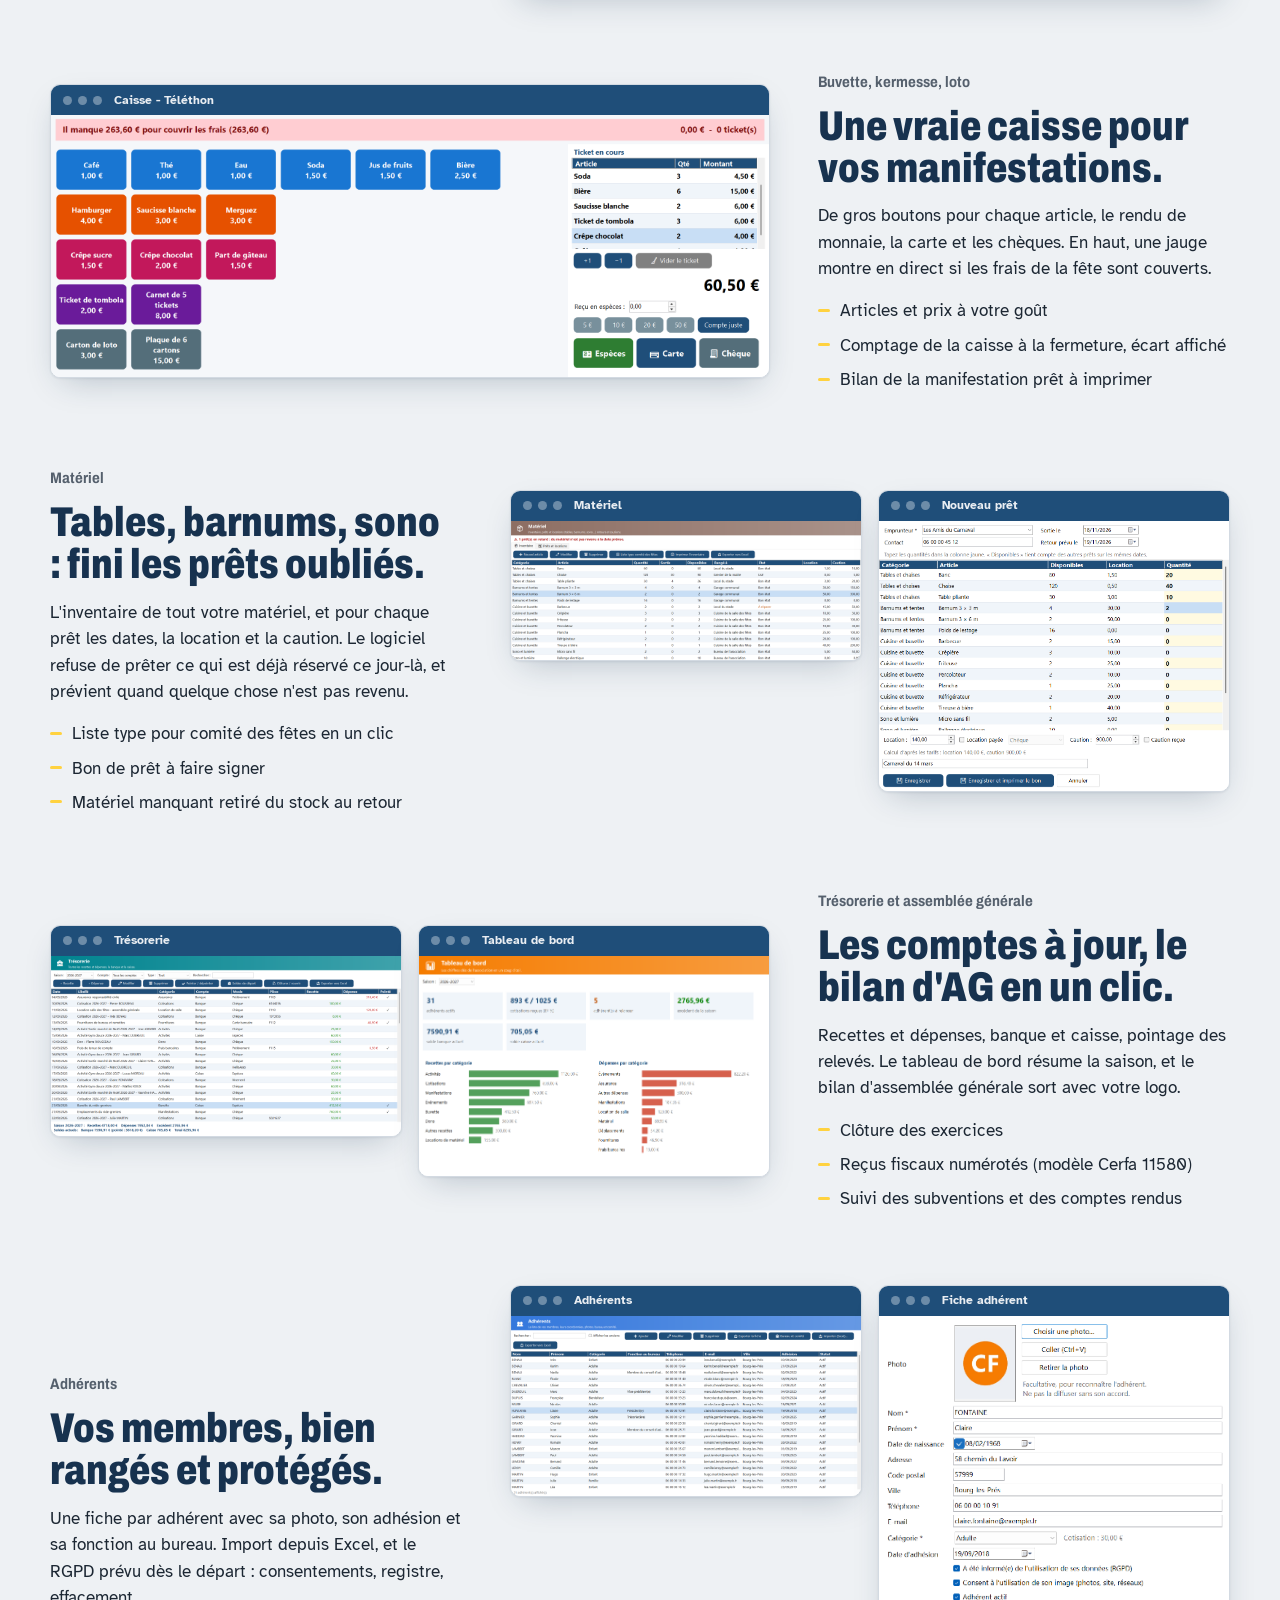
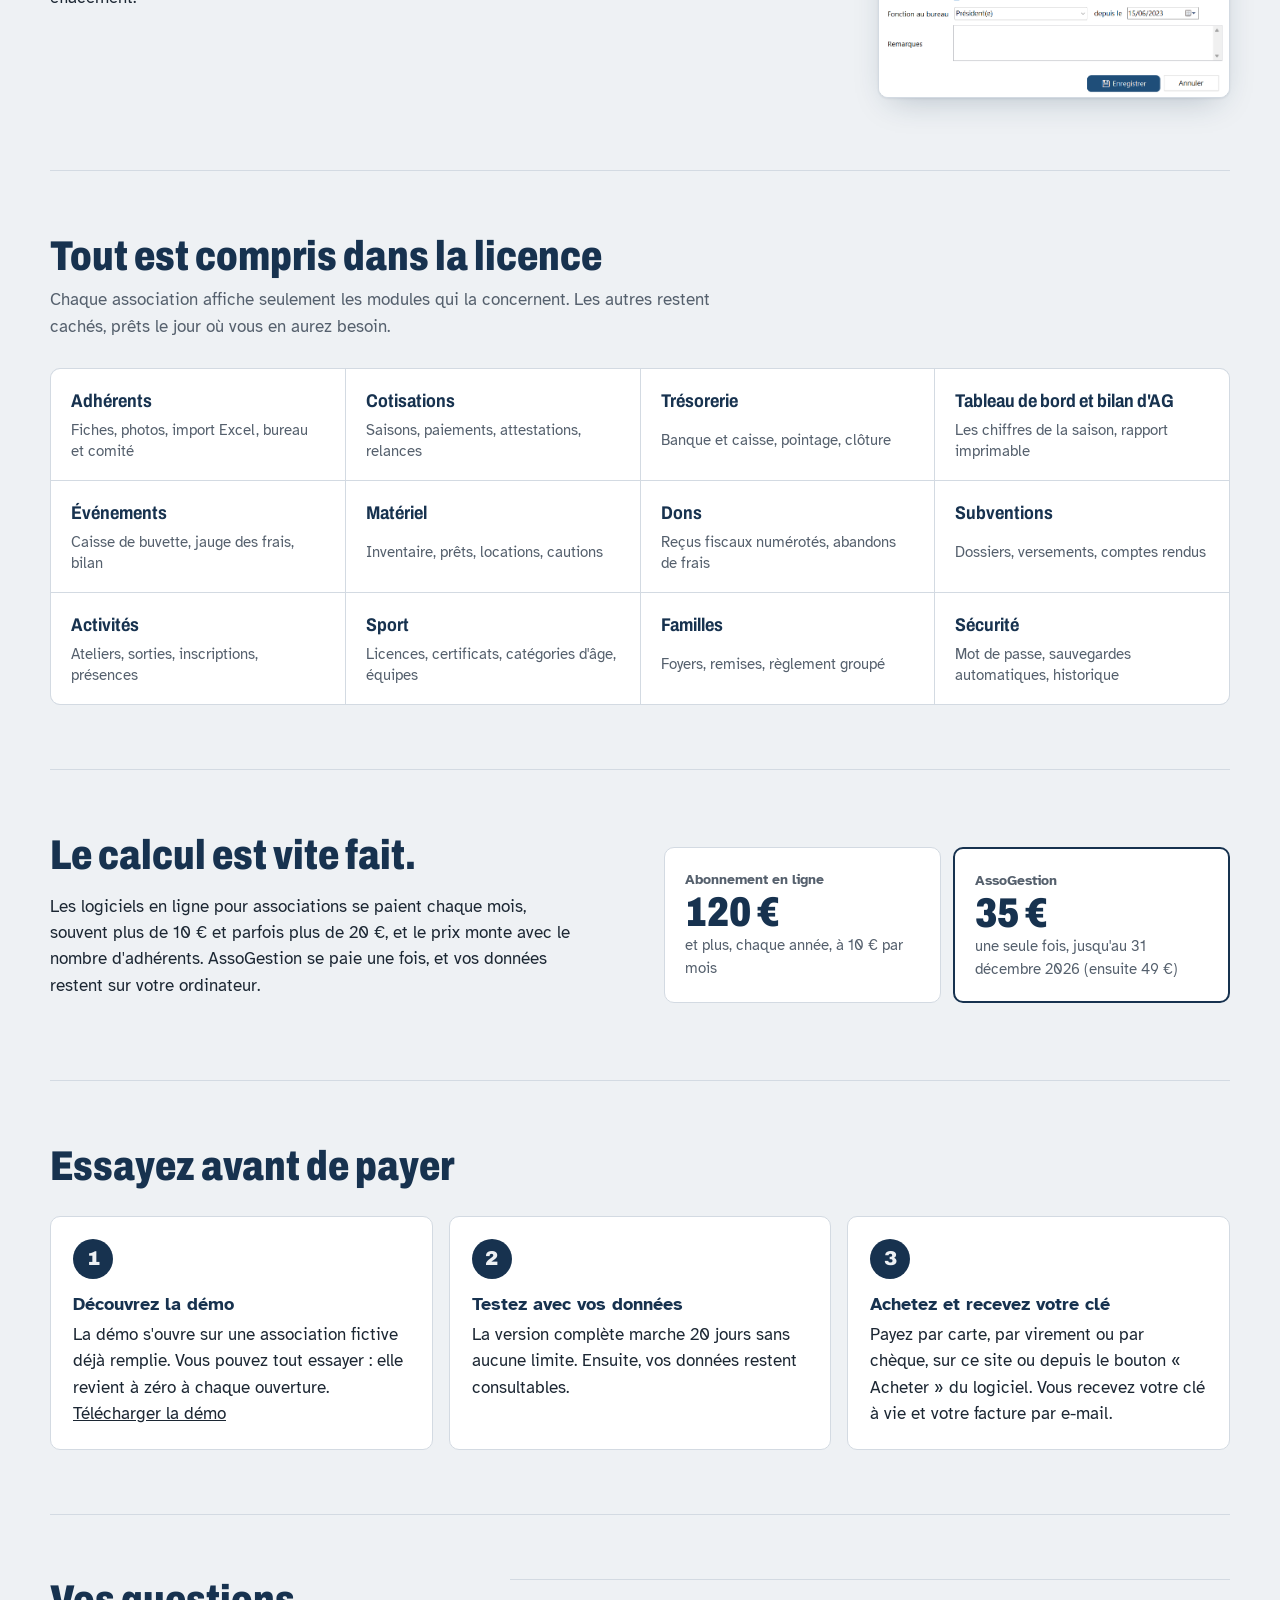
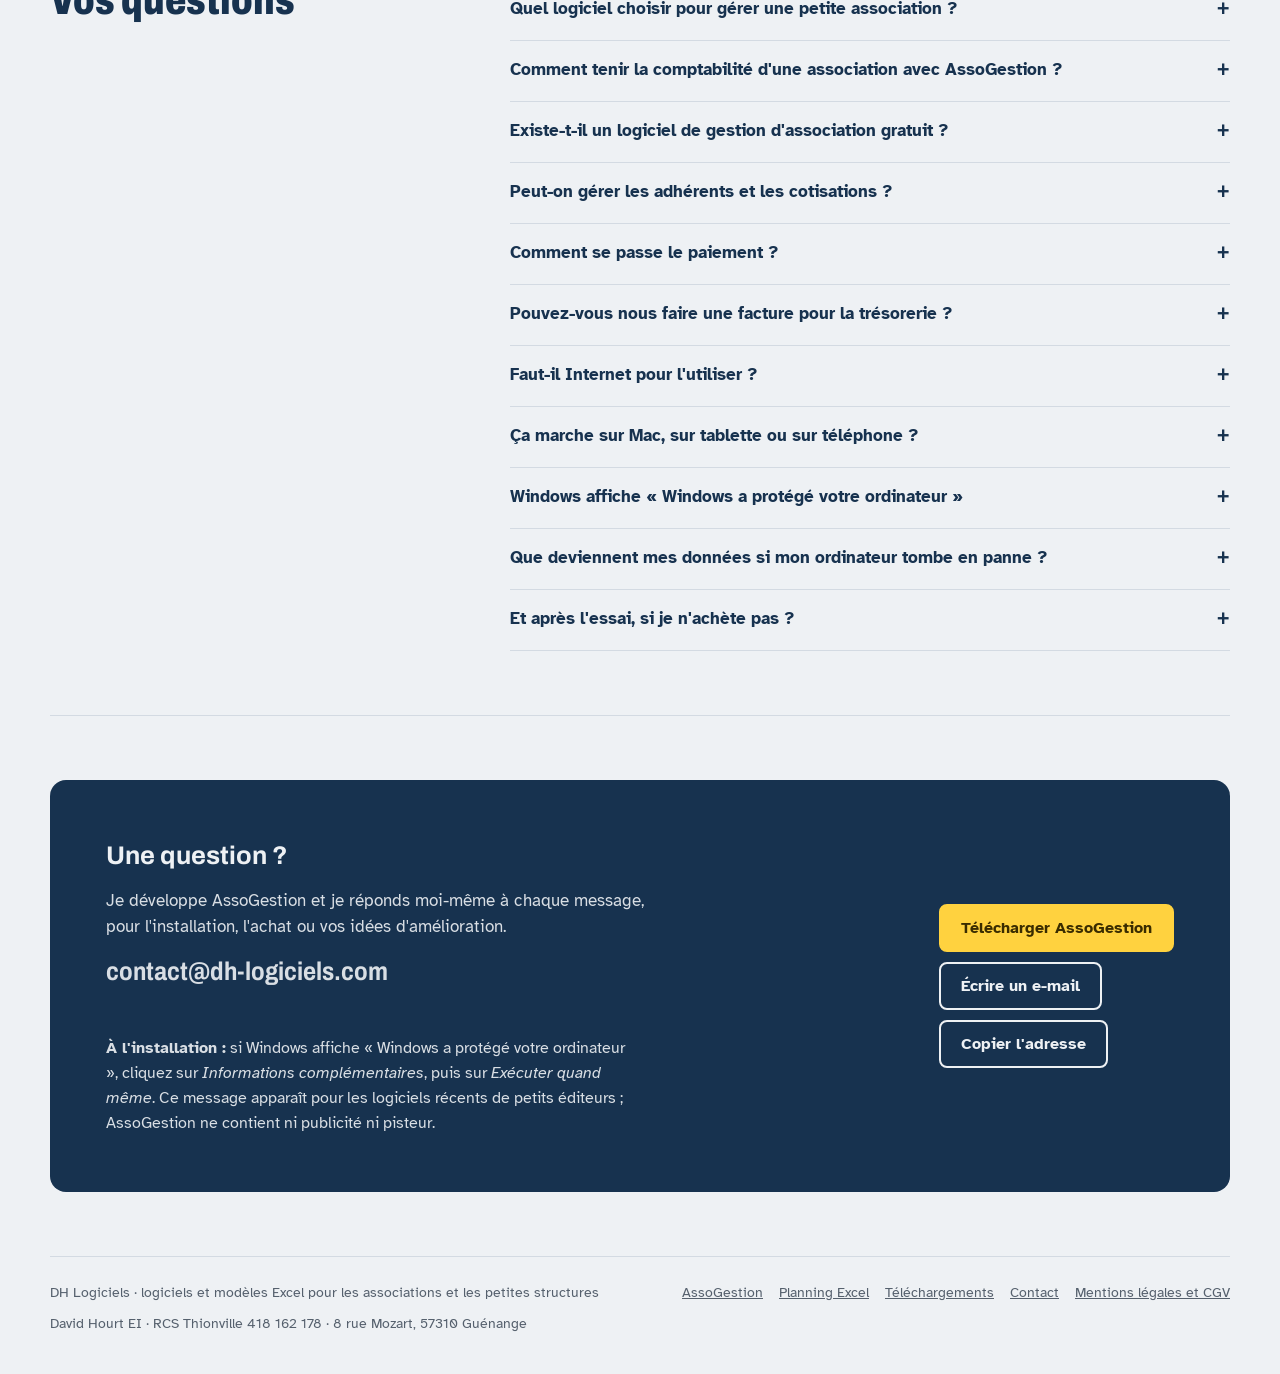
==== commit 3b479268: "Ajout du n° RCS Thionville (Kbis du 20/11/2026) dans les mentions légales et les pieds de page Co-Au" ====
--- a/assogestion/index.html
+++ b/assogestion/index.html
@@ -396,7 +396,7 @@
 <footer class="cadre">
   <span>DH Logiciels · logiciels et modèles Excel pour les associations et les petites structures</span>
   <nav aria-label="Pied de page"><a href="/assogestion/">AssoGestion</a><a href="/planning-horaire-gratuit/">Planning Excel</a><a href="/telechargements/">Téléchargements</a><a href="/#contact">Contact</a><a href="/mentions-legales/">Mentions légales et CGV</a></nav>
-  <span>David Hourt EI · SIREN 418 162 178 · 8 rue Mozart, 57310 Guénange</span>
+  <span>David Hourt EI · RCS Thionville 418 162 178 · 8 rue Mozart, 57310 Guénange</span>
 </footer>
 
 <script>
